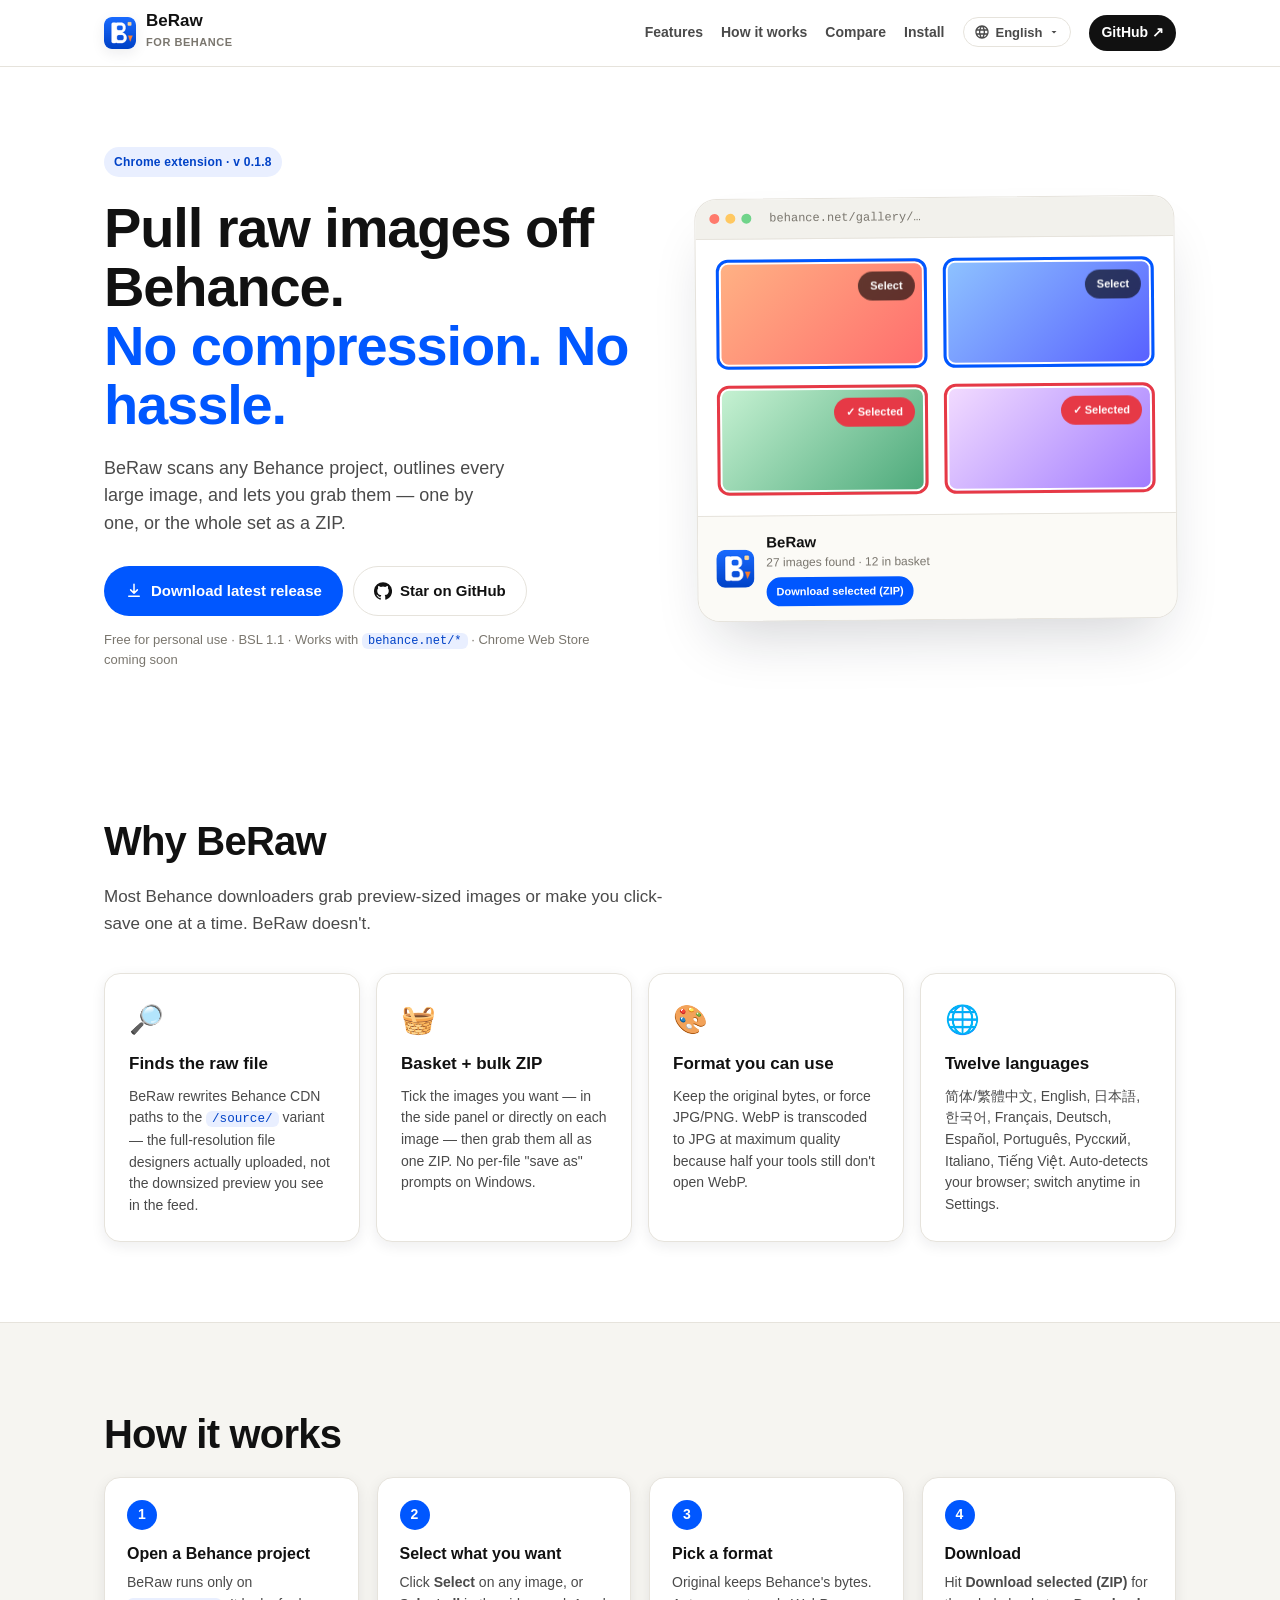
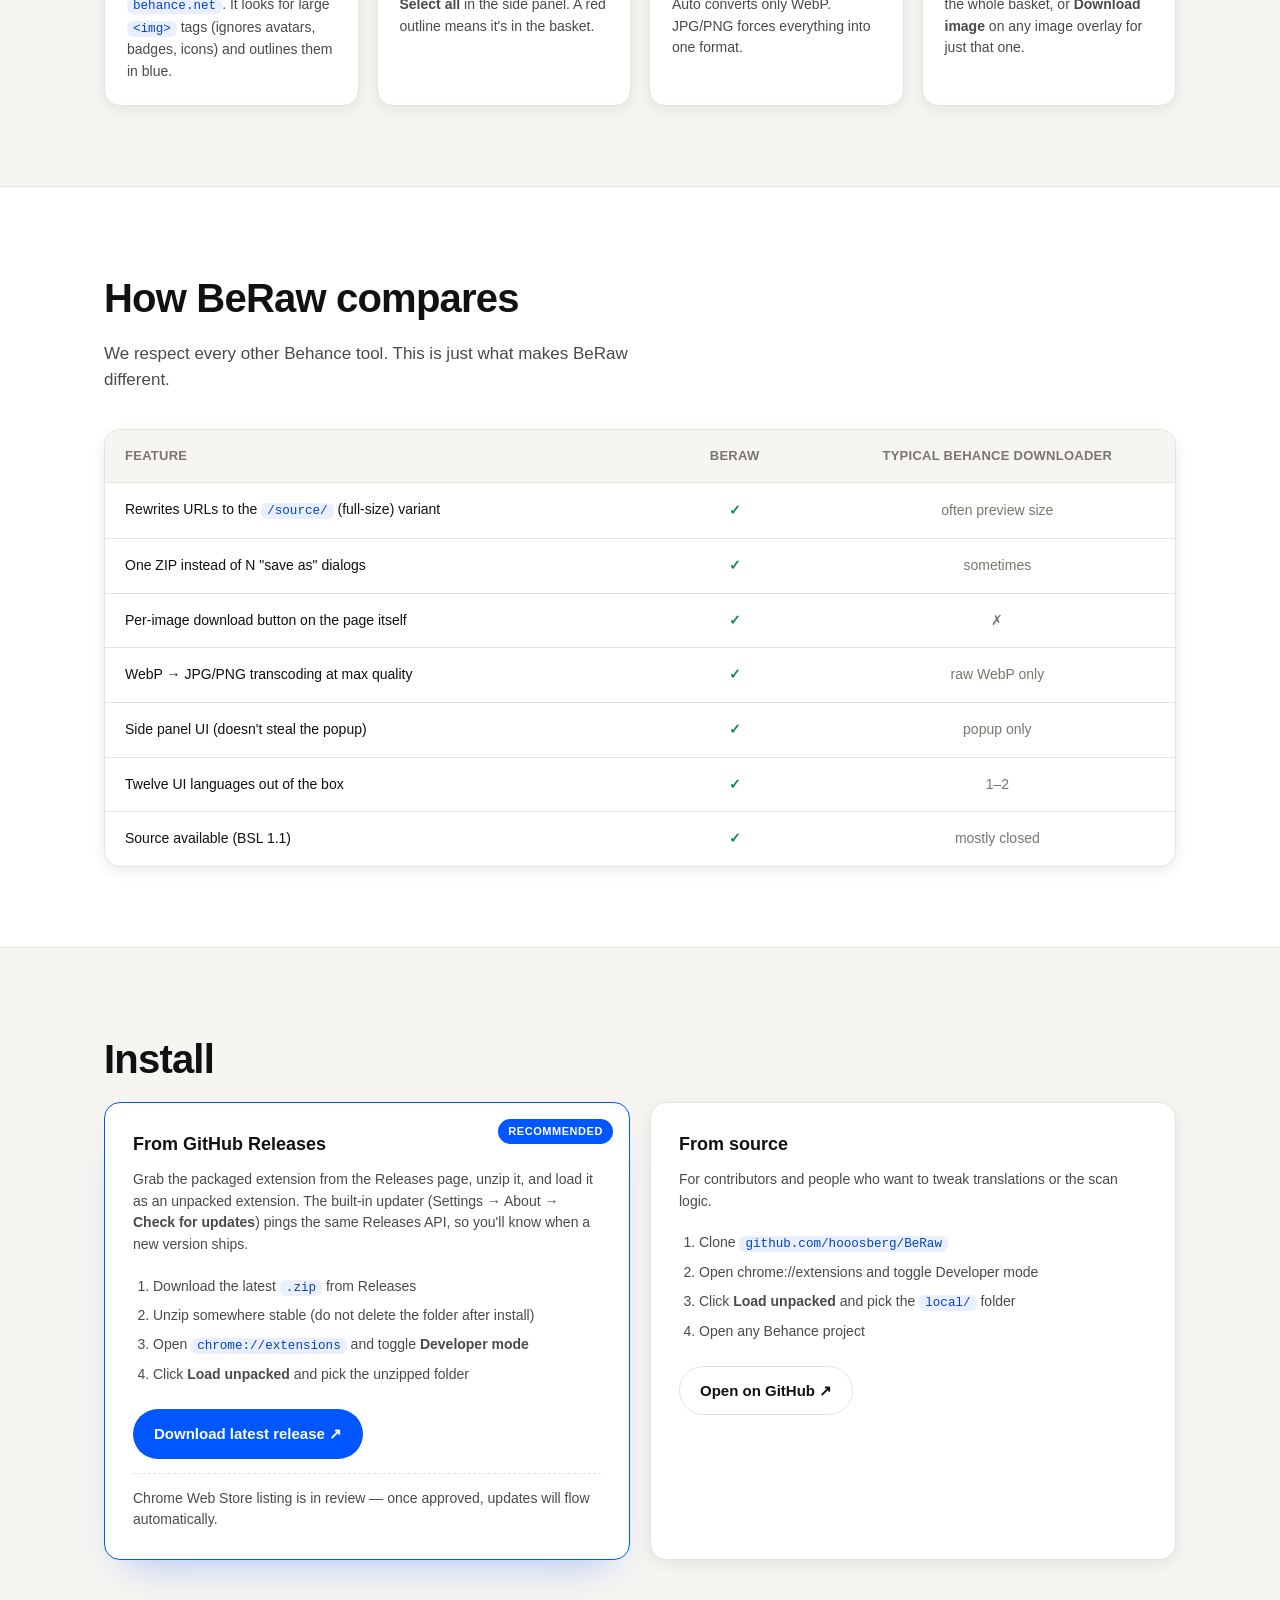
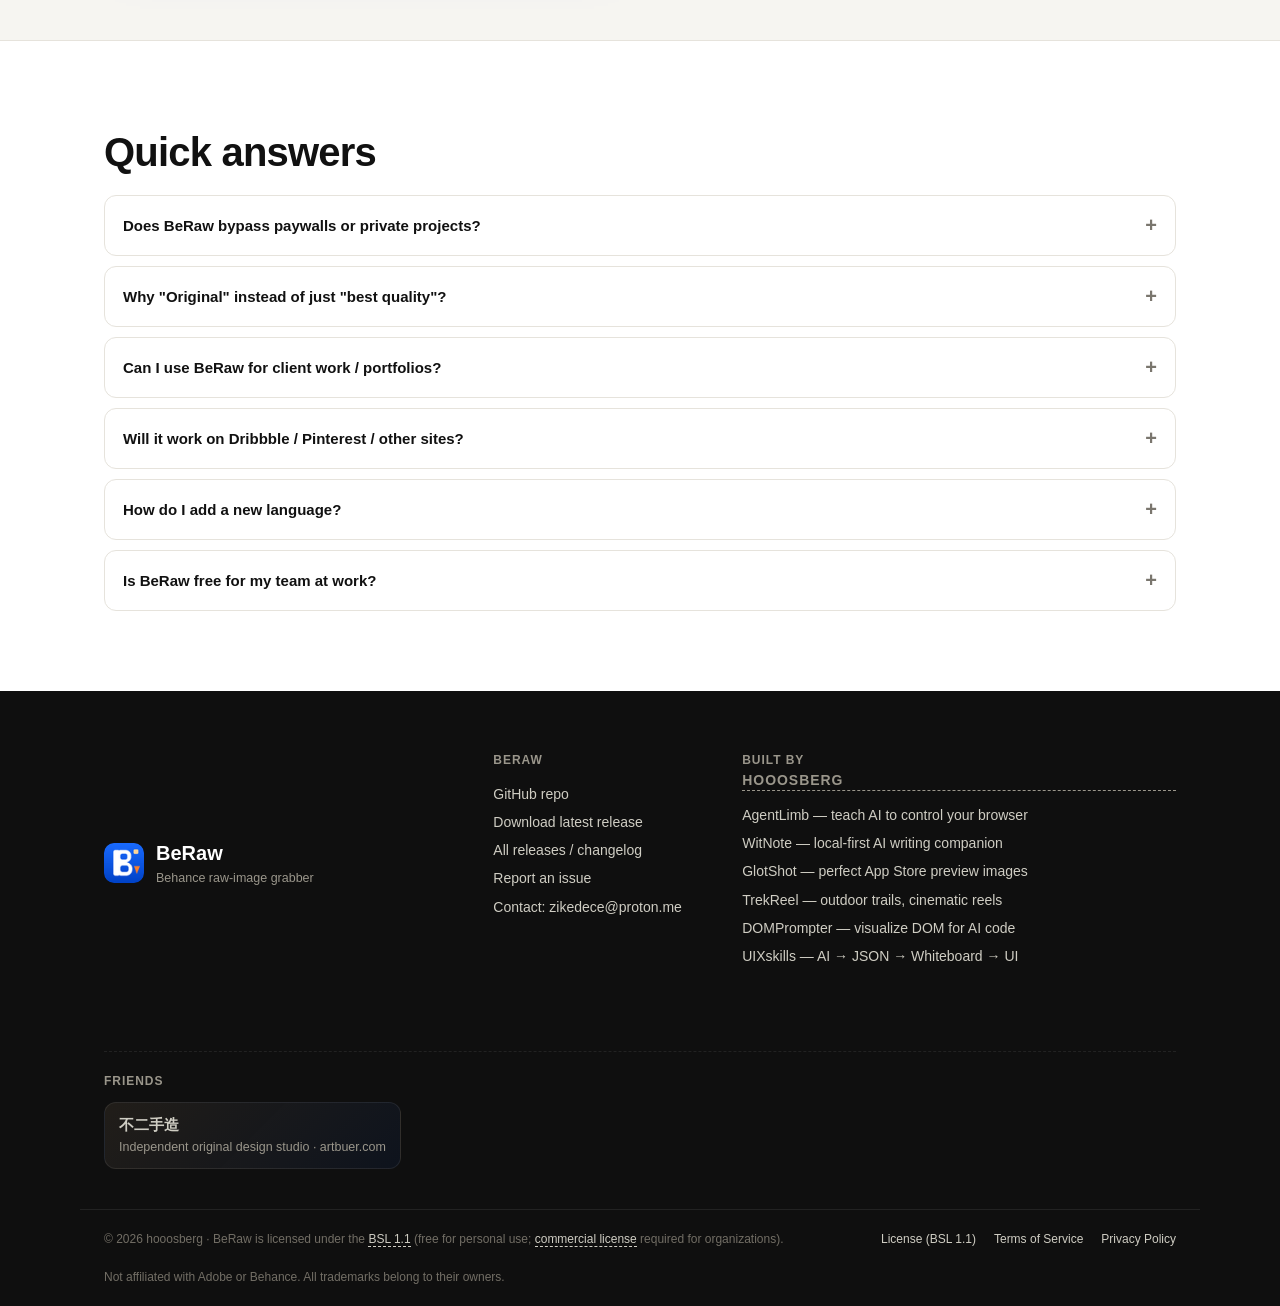
==== site/index.html @ de623160 "Initial commit: BeRaw v0.1.8 Chrome side-panel extension that pulls full-size raw images out of Beha" ====
<!doctype html>
<html lang="en">
  <head>
    <meta charset="utf-8">
    <meta name="viewport" content="width=device-width, initial-scale=1">
    <title>BeRaw — Behance raw-image grabber</title>
    <meta name="description" content="BeRaw is a Chrome extension that pulls full-size raw images out of any Behance project. One-click per image, or batch everything into a ZIP. Twelve languages.">
    <meta property="og:title" content="BeRaw — Behance raw-image grabber">
    <meta property="og:description" content="Pull full-size raw images out of any Behance project. One click or batch ZIP.">
    <meta property="og:image" content="./assets/promo.png">
    <meta property="og:type" content="website">
    <meta name="twitter:card" content="summary_large_image">
    <link rel="icon" href="./assets/favicon.png" type="image/png">
    <link rel="stylesheet" href="./style.css">
  </head>
  <body>
    <header class="top">
      <div class="container top__inner">
        <a class="top__brand" href="./">
          <img class="top__logo" src="./assets/icon-48.png" alt="BeRaw logo">
          <div>
            <span class="top__name">BeRaw</span>
            <span class="top__tag" data-i18n="top.tag">for Behance</span>
          </div>
        </a>
        <nav class="top__nav">
          <a href="#features" data-i18n="nav.features">Features</a>
          <a href="#how" data-i18n="nav.howItWorks">How it works</a>
          <a href="#compare" data-i18n="nav.compare">Compare</a>
          <a href="#install" data-i18n="nav.install">Install</a>
          <div class="lang-switcher">
            <button class="lang-switcher__button" type="button" id="langSwitcherButton" aria-haspopup="true" aria-expanded="false">
              <svg viewBox="0 0 24 24" width="16" height="16" aria-hidden="true"><path fill="currentColor" d="M12 2C6.48 2 2 6.48 2 12s4.48 10 10 10 10-4.48 10-10S17.52 2 12 2zm6.93 6h-2.95a15.65 15.65 0 0 0-1.38-3.56A8.03 8.03 0 0 1 18.92 8zM12 4.04c.83 1.2 1.48 2.53 1.91 3.96h-3.82c.43-1.43 1.08-2.76 1.91-3.96zM4.26 14C4.1 13.36 4 12.69 4 12s.1-1.36.26-2h3.38c-.08.66-.14 1.32-.14 2s.06 1.34.14 2H4.26zm.82 2h2.95c.32 1.25.78 2.45 1.38 3.56A7.99 7.99 0 0 1 5.08 16zm2.95-8H5.08a7.99 7.99 0 0 1 4.33-3.56A15.65 15.65 0 0 0 8.03 8zM12 19.96c-.83-1.2-1.48-2.53-1.91-3.96h3.82c-.43 1.43-1.08 2.76-1.91 3.96zM14.34 14H9.66c-.09-.66-.16-1.32-.16-2s.07-1.35.16-2h4.68c.09.65.16 1.32.16 2s-.07 1.34-.16 2zm.25 5.56c.6-1.11 1.06-2.31 1.38-3.56h2.95a8.03 8.03 0 0 1-4.33 3.56zM16.36 14c.08-.66.14-1.32.14-2s-.06-1.34-.14-2h3.38c.16.64.26 1.31.26 2s-.1 1.36-.26 2h-3.38z"/></svg>
              <span id="langSwitcherLabel">English</span>
              <svg viewBox="0 0 24 24" width="12" height="12" aria-hidden="true"><path fill="currentColor" d="M7 10l5 5 5-5z"/></svg>
            </button>
            <ul class="lang-switcher__menu" id="langSwitcherMenu" role="menu" hidden></ul>
          </div>
          <a class="top__github" href="https://github.com/hooosberg/BeRaw" target="_blank" rel="noreferrer noopener">GitHub ↗</a>
        </nav>
      </div>
    </header>

    <main>
      <section class="hero">
        <div class="container hero__inner">
          <div class="hero__copy">
            <span class="hero__eyebrow" data-i18n="hero.eyebrow">Chrome extension · v 0.1.8</span>
            <h1>
              <span data-i18n="hero.h1a">Pull raw images off Behance.</span><br>
              <span class="hero__accent" data-i18n="hero.h1b">No compression. No hassle.</span>
            </h1>
            <p class="hero__lede" data-i18n="hero.lede">BeRaw scans any Behance project, outlines every large image, and lets you grab them — one by one, or the whole set as a ZIP.</p>
            <div class="hero__ctas">
              <a class="btn btn--primary" href="https://github.com/hooosberg/BeRaw/releases/latest" target="_blank" rel="noreferrer noopener">
                <svg width="18" height="18" viewBox="0 0 24 24" fill="currentColor" aria-hidden="true"><path d="M12 3v12m0 0 4.5-4.5M12 15l-4.5-4.5M5 19h14" stroke="currentColor" stroke-width="2" stroke-linecap="round" stroke-linejoin="round" fill="none"/></svg>
                <span data-i18n="hero.ctaDownload">Download latest release</span>
              </a>
              <a class="btn btn--ghost" href="https://github.com/hooosberg/BeRaw" target="_blank" rel="noreferrer noopener">
                <svg width="18" height="18" viewBox="0 0 24 24" fill="currentColor" aria-hidden="true"><path d="M12 .3a12 12 0 0 0-3.8 23.38c.6.12.82-.26.82-.58v-2.03c-3.34.73-4.04-1.61-4.04-1.61-.55-1.39-1.34-1.76-1.34-1.76-1.09-.74.08-.72.08-.72 1.21.08 1.85 1.24 1.85 1.24 1.07 1.84 2.81 1.31 3.5 1 .1-.78.42-1.31.76-1.61-2.66-.3-5.47-1.33-5.47-5.93 0-1.31.47-2.38 1.24-3.22-.12-.3-.54-1.52.12-3.17 0 0 1-.32 3.3 1.23a11.4 11.4 0 0 1 6 0c2.3-1.55 3.3-1.23 3.3-1.23.66 1.65.24 2.87.12 3.17.77.84 1.24 1.91 1.24 3.22 0 4.61-2.81 5.62-5.48 5.92.43.37.81 1.1.81 2.22v3.29c0 .32.21.7.82.58A12 12 0 0 0 12 .3z"/></svg>
                <span data-i18n="hero.ctaStar">Star on GitHub</span>
              </a>
            </div>
            <p class="hero__footnote" data-i18n-html="hero.footnote">Free for personal use · BSL 1.1 · Works with <code>behance.net/*</code> · Chrome Web Store coming soon</p>
          </div>
          <div class="hero__visual">
            <div class="mock">
              <div class="mock__head">
                <span class="mock__dot"></span>
                <span class="mock__dot"></span>
                <span class="mock__dot"></span>
                <span class="mock__url">behance.net/gallery/…</span>
              </div>
              <div class="mock__body">
                <div class="mock__tile mock__tile--a"></div>
                <div class="mock__tile mock__tile--b"></div>
                <div class="mock__tile mock__tile--c"></div>
                <div class="mock__tile mock__tile--d"></div>
              </div>
              <div class="mock__panel">
                <img src="./assets/icon-48.png" alt="" class="mock__panel-logo">
                <div class="mock__panel-body">
                  <div class="mock__panel-title">BeRaw</div>
                  <div class="mock__panel-meta" data-i18n="mock.panelMeta">27 images found · 12 in basket</div>
                  <div class="mock__panel-btn" data-i18n="mock.panelBtn">Download selected (ZIP)</div>
                </div>
              </div>
            </div>
          </div>
        </div>
      </section>

      <section class="section" id="features">
        <div class="container">
          <h2 class="section__title" data-i18n="why.title">Why BeRaw</h2>
          <p class="section__lede" data-i18n="why.lede">Most Behance downloaders grab preview-sized images or make you click-save one at a time. BeRaw doesn't.</p>
          <div class="cards">
            <article class="card">
              <div class="card__icon">🔎</div>
              <h3 data-i18n="why.card1Title">Finds the raw file</h3>
              <p data-i18n-html="why.card1Body">BeRaw rewrites Behance CDN paths to the <code>/source/</code> variant — the full-resolution file designers actually uploaded, not the downsized preview you see in the feed.</p>
            </article>
            <article class="card">
              <div class="card__icon">🧺</div>
              <h3 data-i18n="why.card2Title">Basket + bulk ZIP</h3>
              <p data-i18n="why.card2Body">Tick the images you want — in the side panel or directly on each image — then grab them all as one ZIP. No per-file "save as" prompts on Windows.</p>
            </article>
            <article class="card">
              <div class="card__icon">🎨</div>
              <h3 data-i18n="why.card3Title">Format you can use</h3>
              <p data-i18n="why.card3Body">Keep the original bytes, or force JPG/PNG. WebP is transcoded to JPG at maximum quality because half your tools still don't open WebP.</p>
            </article>
            <article class="card">
              <div class="card__icon">🌐</div>
              <h3 data-i18n="why.card4Title">Twelve languages</h3>
              <p data-i18n="why.card4Body">简体/繁體中文, English, 日本語, 한국어, Français, Deutsch, Español, Português, Русский, Italiano, Tiếng Việt. Auto-detects your browser; switch anytime in Settings.</p>
            </article>
          </div>
        </div>
      </section>

      <section class="section section--muted" id="how">
        <div class="container">
          <h2 class="section__title" data-i18n="how.title">How it works</h2>
          <div class="steps">
            <div class="step">
              <div class="step__num">1</div>
              <h3 data-i18n="how.step1Title">Open a Behance project</h3>
              <p data-i18n-html="how.step1Body">BeRaw runs only on <code>behance.net</code>. It looks for large <code>&lt;img&gt;</code> tags (ignores avatars, badges, icons) and outlines them in blue.</p>
            </div>
            <div class="step">
              <div class="step__num">2</div>
              <h3 data-i18n="how.step2Title">Select what you want</h3>
              <p data-i18n-html="how.step2Body">Click <b>Select</b> on any image, or <b>Select all</b> in the side panel. A red outline means it's in the basket.</p>
            </div>
            <div class="step">
              <div class="step__num">3</div>
              <h3 data-i18n="how.step3Title">Pick a format</h3>
              <p data-i18n="how.step3Body">Original keeps Behance's bytes. Auto converts only WebP. JPG/PNG forces everything into one format.</p>
            </div>
            <div class="step">
              <div class="step__num">4</div>
              <h3 data-i18n="how.step4Title">Download</h3>
              <p data-i18n-html="how.step4Body">Hit <b>Download selected (ZIP)</b> for the whole basket, or <b>Download image</b> on any image overlay for just that one.</p>
            </div>
          </div>
        </div>
      </section>

      <section class="section" id="compare">
        <div class="container">
          <h2 class="section__title" data-i18n="compare.title">How BeRaw compares</h2>
          <p class="section__lede" data-i18n="compare.lede">We respect every other Behance tool. This is just what makes BeRaw different.</p>
          <div class="table">
            <div class="table__row table__row--head">
              <div data-i18n="compare.headFeature">Feature</div>
              <div>BeRaw</div>
              <div data-i18n="compare.headOther">Typical Behance downloader</div>
            </div>
            <div class="table__row">
              <div data-i18n-html="compare.r1Feat">Rewrites URLs to the <code>/source/</code> (full-size) variant</div>
              <div class="ok">✓</div>
              <div class="no" data-i18n="compare.r1Other">often preview size</div>
            </div>
            <div class="table__row">
              <div data-i18n="compare.r2Feat">One ZIP instead of N "save as" dialogs</div>
              <div class="ok">✓</div>
              <div class="no" data-i18n="compare.r2Other">sometimes</div>
            </div>
            <div class="table__row">
              <div data-i18n="compare.r3Feat">Per-image download button on the page itself</div>
              <div class="ok">✓</div>
              <div class="no">✗</div>
            </div>
            <div class="table__row">
              <div data-i18n="compare.r4Feat">WebP → JPG/PNG transcoding at max quality</div>
              <div class="ok">✓</div>
              <div class="no" data-i18n="compare.r4Other">raw WebP only</div>
            </div>
            <div class="table__row">
              <div data-i18n="compare.r5Feat">Side panel UI (doesn't steal the popup)</div>
              <div class="ok">✓</div>
              <div class="no" data-i18n="compare.r5Other">popup only</div>
            </div>
            <div class="table__row">
              <div data-i18n="compare.r6Feat">Twelve UI languages out of the box</div>
              <div class="ok">✓</div>
              <div class="no">1–2</div>
            </div>
            <div class="table__row">
              <div data-i18n="compare.r7Feat">Source available (BSL 1.1)</div>
              <div class="ok">✓</div>
              <div class="no" data-i18n="compare.r7Other">mostly closed</div>
            </div>
          </div>
        </div>
      </section>

      <section class="section section--muted" id="install">
        <div class="container">
          <h2 class="section__title" data-i18n="install.title">Install</h2>
          <div class="install">
            <div class="install__card install__card--featured">
              <div class="install__badge" data-i18n="install.badge">Recommended</div>
              <h3 data-i18n="install.card1Title">From GitHub Releases</h3>
              <p data-i18n-html="install.card1Body">Grab the packaged extension from the Releases page, unzip it, and load it as an unpacked extension. The built-in updater (Settings → About → <b>Check for updates</b>) pings the same Releases API, so you'll know when a new version ships.</p>
              <ol>
                <li data-i18n-html="install.card1Step1">Download the latest <code>.zip</code> from Releases</li>
                <li data-i18n="install.card1Step2">Unzip somewhere stable (do not delete the folder after install)</li>
                <li data-i18n-html="install.card1Step3">Open <code>chrome://extensions</code> and toggle <b>Developer mode</b></li>
                <li data-i18n-html="install.card1Step4">Click <b>Load unpacked</b> and pick the unzipped folder</li>
              </ol>
              <a class="btn btn--primary" href="https://github.com/hooosberg/BeRaw/releases/latest" target="_blank" rel="noreferrer noopener" data-i18n="install.card1Cta">Download latest release ↗</a>
              <p class="install__note" data-i18n="install.card1Note">Chrome Web Store listing is in review — once approved, updates will flow automatically.</p>
            </div>
            <div class="install__card">
              <h3 data-i18n="install.card2Title">From source</h3>
              <p data-i18n="install.card2Body">For contributors and people who want to tweak translations or the scan logic.</p>
              <ol>
                <li data-i18n-html="install.card2Step1">Clone <code>github.com/hooosberg/BeRaw</code></li>
                <li data-i18n="install.card2Step2">Open chrome://extensions and toggle Developer mode</li>
                <li data-i18n-html="install.card2Step3">Click <b>Load unpacked</b> and pick the <code>local/</code> folder</li>
                <li data-i18n="install.card2Step4">Open any Behance project</li>
              </ol>
              <a class="btn btn--ghost" href="https://github.com/hooosberg/BeRaw" target="_blank" rel="noreferrer noopener" data-i18n="install.card2Cta">Open on GitHub ↗</a>
            </div>
          </div>
        </div>
      </section>

      <section class="section" id="faq">
        <div class="container">
          <h2 class="section__title" data-i18n="faq.title">Quick answers</h2>
          <div class="faq">
            <details>
              <summary data-i18n="faq.q1">Does BeRaw bypass paywalls or private projects?</summary>
              <p data-i18n="faq.a1">No. BeRaw only sees what your browser already loads. Private or drafted projects, or content behind a login you don't have — BeRaw can't get those either.</p>
            </details>
            <details>
              <summary data-i18n="faq.q2">Why "Original" instead of just "best quality"?</summary>
              <p data-i18n-html="faq.a2">"Original" means no re-encoding. BeRaw rewrites Behance's preview URL (like <code>/disp/…</code>) to the <code>/source/…</code> variant and saves the bytes as-is. That's the uncompressed file the designer actually uploaded.</p>
            </details>
            <details>
              <summary data-i18n="faq.q3">Can I use BeRaw for client work / portfolios?</summary>
              <p data-i18n="faq.a3">Downloaded work still belongs to its creator. BeRaw is meant for mood boards, design research, and personal reference. Don't redistribute someone else's work, and credit creators when you use their designs as inspiration.</p>
            </details>
            <details>
              <summary data-i18n="faq.q4">Will it work on Dribbble / Pinterest / other sites?</summary>
              <p data-i18n-html="faq.a4">Not today. BeRaw is scoped to <code>behance.net/*</code> by design — the URL-rewriting logic is Behance-specific. A sibling extension for Dribbble is on the roadmap.</p>
            </details>
            <details>
              <summary data-i18n="faq.q5">How do I add a new language?</summary>
              <p data-i18n-html="faq.a5">Open <code>local/locales.js</code>, copy the <code>en</code> block, translate the strings. Open a PR — we'll ship it.</p>
            </details>
            <details>
              <summary data-i18n="faq.q6">Is BeRaw free for my team at work?</summary>
              <p data-i18n-html="faq.a6">Personal use is always free. Use by a company, team, or any organization needs a commercial license — email <a href="mailto:zikedece@proton.me">zikedece@proton.me</a>. On 2030-04-22 the license auto-converts to Apache 2.0 and the commercial restriction lifts.</p>
            </details>
          </div>
        </div>
      </section>
    </main>

    <footer class="foot">
      <div class="container foot__inner">
        <div class="foot__brand">
          <img src="./assets/icon-48.png" alt="" width="40" height="40">
          <div>
            <div class="foot__name">BeRaw</div>
            <div class="foot__tag" data-i18n="footer.tag">Behance raw-image grabber</div>
          </div>
        </div>

        <div class="foot__cols">
          <div class="foot__col">
            <h4 data-i18n="footer.colProduct">BeRaw</h4>
            <a href="https://github.com/hooosberg/BeRaw" target="_blank" rel="noreferrer noopener" data-i18n="footer.linkRepo">GitHub repo</a>
            <a href="https://github.com/hooosberg/BeRaw/releases/latest" target="_blank" rel="noreferrer noopener" data-i18n="footer.linkRelease">Download latest release</a>
            <a href="https://github.com/hooosberg/BeRaw/releases" target="_blank" rel="noreferrer noopener" data-i18n="footer.linkChangelog">All releases / changelog</a>
            <a href="https://github.com/hooosberg/BeRaw/issues" target="_blank" rel="noreferrer noopener" data-i18n="footer.linkIssue">Report an issue</a>
            <a href="mailto:zikedece@proton.me" data-i18n="footer.linkContact">Contact: zikedece@proton.me</a>
          </div>
          <div class="foot__col">
            <h4 data-i18n-html="footer.colBuilt">Built by <a href="https://github.com/hooosberg" target="_blank" rel="noreferrer noopener">hooosberg</a></h4>
            <a href="https://github.com/hooosberg/AgentLimb" target="_blank" rel="noreferrer noopener" data-i18n="footer.proj1">AgentLimb — teach AI to control your browser</a>
            <a href="https://github.com/hooosberg/WitNote" target="_blank" rel="noreferrer noopener" data-i18n="footer.proj2">WitNote — local-first AI writing companion</a>
            <a href="https://github.com/hooosberg/GlotShot" target="_blank" rel="noreferrer noopener" data-i18n="footer.proj3">GlotShot — perfect App Store preview images</a>
            <a href="https://github.com/hooosberg/TrekReel" target="_blank" rel="noreferrer noopener" data-i18n="footer.proj4">TrekReel — outdoor trails, cinematic reels</a>
            <a href="https://github.com/hooosberg/DOMPrompter" target="_blank" rel="noreferrer noopener" data-i18n="footer.proj5">DOMPrompter — visualize DOM for AI code</a>
            <a href="https://github.com/hooosberg/UIXskills" target="_blank" rel="noreferrer noopener" data-i18n="footer.proj6">UIXskills — AI → JSON → Whiteboard → UI</a>
          </div>
        </div>

        <div class="foot__friends">
          <h4 data-i18n="footer.colFriends">Friends</h4>
          <a class="foot__friend" href="https://artbuer.com" target="_blank" rel="noreferrer noopener">
            <span class="foot__friend-name" data-i18n="footer.friend1Name">不二手造</span>
            <span class="foot__friend-sub" data-i18n="footer.friend1Desc">Independent original design studio · artbuer.com</span>
          </a>
        </div>
      </div>
      <div class="container foot__legal">
        <span>© <span id="year">2026</span> hooosberg · <span data-i18n-html="footer.legalCopy">BeRaw is licensed under the <a href="./license.html">BSL 1.1</a> (free for personal use; <a href="mailto:zikedece@proton.me">commercial license</a> required for organizations).</span></span>
        <span class="foot__legal-links">
          <a href="./license.html" data-i18n="footer.legalLicense">License (BSL 1.1)</a>
          <a href="./terms.html" data-i18n="footer.legalTerms">Terms of Service</a>
          <a href="./privacy.html" data-i18n="footer.legalPrivacy">Privacy Policy</a>
        </span>
      </div>
      <div class="container foot__legal">
        <span data-i18n="footer.legalTrademark">Not affiliated with Adobe or Behance. All trademarks belong to their owners.</span>
      </div>
    </footer>

    <script defer src="./i18n.js"></script>
  </body>
</html>
---- site/style.css ----
:root {
  --bg: #ffffff;
  --bg-soft: #f6f5f1;
  --ink: #111111;
  --ink-soft: #4a4a4a;
  --muted: #7a766e;
  --line: #e6e3dc;
  --accent: #0057ff;
  --accent-strong: #0042c7;
  --accent-tint: #e9efff;
  --warn: #ff7d2d;
  --ok: #0d8b5f;
  --shadow-lg: 0 30px 60px -20px rgba(20, 25, 40, 0.2);
  --shadow-md: 0 10px 30px -10px rgba(20, 25, 40, 0.18);
  --shadow-sm: 0 4px 14px rgba(20, 25, 40, 0.08);
  --radius: 16px;
  --radius-lg: 22px;
  font-family: "Inter", "Helvetica Neue", "PingFang SC", "Noto Sans", sans-serif;
  color-scheme: light;
}

* {
  box-sizing: border-box;
}

html,
body {
  margin: 0;
  padding: 0;
  background: var(--bg);
  color: var(--ink);
  -webkit-font-smoothing: antialiased;
  text-rendering: optimizeLegibility;
}

body {
  line-height: 1.55;
  font-size: 16px;
  background:
    radial-gradient(1200px 400px at 15% -5%, #e9efff 0%, transparent 60%),
    radial-gradient(900px 400px at 95% -5%, #fff3e3 0%, transparent 60%),
    var(--bg);
}

a {
  color: var(--accent);
  text-decoration: none;
}

a:hover {
  color: var(--accent-strong);
}

code {
  font-family: "JetBrains Mono", "SF Mono", ui-monospace, monospace;
  font-size: 0.9em;
  background: var(--accent-tint);
  color: var(--accent-strong);
  padding: 1px 6px;
  border-radius: 6px;
}

.container {
  width: 100%;
  max-width: 1120px;
  margin: 0 auto;
  padding: 0 24px;
}

/* ── top bar ─────────────────────────────────────────────────────────────── */

.top {
  position: sticky;
  top: 0;
  z-index: 50;
  background: rgba(255, 255, 255, 0.82);
  backdrop-filter: blur(10px);
  -webkit-backdrop-filter: blur(10px);
  border-bottom: 1px solid var(--line);
}

.top__inner {
  display: flex;
  align-items: center;
  justify-content: space-between;
  padding: 12px 24px;
}

.top__brand {
  display: inline-flex;
  align-items: center;
  gap: 10px;
  color: var(--ink);
  font-weight: 700;
}

.top__brand:hover {
  color: var(--ink);
}

.top__logo {
  width: 32px;
  height: 32px;
  border-radius: 8px;
  box-shadow: var(--shadow-sm);
}

.top__name {
  font-size: 17px;
  font-weight: 800;
  display: block;
  line-height: 1;
}

.top__tag {
  font-size: 11px;
  letter-spacing: 0.05em;
  color: var(--muted);
  text-transform: uppercase;
}

.top__nav {
  display: inline-flex;
  align-items: center;
  gap: 18px;
}

.top__nav a {
  color: var(--ink-soft);
  font-size: 14px;
  font-weight: 600;
}

.top__nav a:hover {
  color: var(--ink);
}

.top__github {
  padding: 7px 12px;
  border-radius: 999px;
  background: var(--ink);
  color: #fff !important;
}

.top__github:hover {
  background: var(--accent);
  color: #fff !important;
}

.lang-switcher {
  position: relative;
}

.lang-switcher__button {
  display: inline-flex;
  align-items: center;
  gap: 6px;
  padding: 6px 10px;
  border: 1px solid var(--line);
  border-radius: 999px;
  background: #fff;
  color: var(--ink-soft);
  font-family: inherit;
  font-size: 13px;
  font-weight: 600;
  cursor: pointer;
  transition: border-color 120ms ease, color 120ms ease;
}

.lang-switcher__button:hover {
  border-color: var(--accent);
  color: var(--accent);
}

.lang-switcher__menu {
  position: absolute;
  top: calc(100% + 6px);
  right: 0;
  list-style: none;
  margin: 0;
  padding: 6px;
  min-width: 180px;
  max-height: 380px;
  overflow-y: auto;
  background: #fff;
  border: 1px solid var(--line);
  border-radius: 12px;
  box-shadow: var(--shadow-md);
  z-index: 60;
}

.lang-switcher__menu[hidden] {
  display: none;
}

.lang-switcher__menu li {
  display: flex;
  align-items: center;
  justify-content: space-between;
  gap: 10px;
  padding: 8px 10px;
  border-radius: 8px;
  font-size: 13px;
  font-weight: 600;
  color: var(--ink);
  cursor: pointer;
  transition: background 100ms ease;
}

.lang-switcher__menu li:hover {
  background: var(--bg-soft);
}

.lang-switcher__menu li.is-active {
  background: var(--accent-tint);
  color: var(--accent);
}

.lang-switcher__code {
  font-size: 11px;
  color: var(--muted);
  letter-spacing: 0.04em;
  text-transform: uppercase;
}

.lang-switcher__menu li.is-active .lang-switcher__code {
  color: var(--accent);
}

@media (max-width: 680px) {
  .lang-switcher__button {
    padding: 6px 8px;
  }
  .lang-switcher__menu {
    right: auto;
    left: 0;
  }
}

@media (max-width: 680px) {
  .top__nav a:not(.top__github) {
    display: none;
  }
}

/* ── hero ─────────────────────────────────────────────────────────────── */

.hero {
  padding: 80px 0 60px;
}

.hero__inner {
  display: grid;
  grid-template-columns: 1.1fr 1fr;
  gap: 64px;
  align-items: center;
}

.hero__eyebrow {
  display: inline-flex;
  align-items: center;
  padding: 6px 10px;
  border-radius: 999px;
  background: var(--accent-tint);
  color: var(--accent-strong);
  font-size: 12px;
  font-weight: 700;
  letter-spacing: 0.02em;
  margin-bottom: 22px;
}

.hero h1 {
  font-size: clamp(36px, 5vw, 56px);
  line-height: 1.05;
  letter-spacing: -0.02em;
  margin: 0 0 20px;
  font-weight: 800;
}

.hero__accent {
  color: var(--accent);
}

.hero__lede {
  font-size: 18px;
  color: var(--ink-soft);
  margin: 0 0 28px;
  max-width: 40ch;
}

.hero__ctas {
  display: inline-flex;
  flex-wrap: wrap;
  gap: 10px;
  margin-bottom: 14px;
}

.hero__footnote {
  margin: 0;
  font-size: 13px;
  color: var(--muted);
}

.hero__footnote code {
  font-size: 12px;
}

.btn {
  display: inline-flex;
  align-items: center;
  gap: 8px;
  padding: 12px 20px;
  border-radius: 999px;
  font-size: 15px;
  font-weight: 700;
  border: 1px solid transparent;
  cursor: pointer;
  transition: transform 140ms ease, background 140ms ease, border-color 140ms ease, color 140ms ease;
}

.btn:hover {
  transform: translateY(-1px);
}

.btn--primary {
  background: var(--accent);
  color: #fff;
}

.btn--primary:hover {
  background: var(--accent-strong);
  color: #fff;
}

.btn--ghost {
  background: #fff;
  border-color: var(--line);
  color: var(--ink);
}

.btn--ghost:hover {
  border-color: var(--ink);
  color: var(--ink);
}

/* hero mock */

.hero__visual {
  position: relative;
}

.mock {
  background: #ffffff;
  border: 1px solid var(--line);
  border-radius: var(--radius-lg);
  box-shadow: var(--shadow-lg);
  overflow: hidden;
  transform: rotate(-0.5deg);
}

.mock__head {
  display: flex;
  align-items: center;
  gap: 6px;
  padding: 10px 14px;
  background: #f2f1ec;
  border-bottom: 1px solid var(--line);
}

.mock__dot {
  width: 10px;
  height: 10px;
  border-radius: 50%;
  background: #d7d3c8;
}

.mock__dot:nth-child(1) {
  background: #ff7a6c;
}

.mock__dot:nth-child(2) {
  background: #ffc861;
}

.mock__dot:nth-child(3) {
  background: #70d48a;
}

.mock__url {
  margin-left: 12px;
  font-family: "JetBrains Mono", monospace;
  font-size: 12px;
  color: var(--muted);
}

.mock__body {
  position: relative;
  padding: 20px;
  display: grid;
  grid-template-columns: repeat(2, 1fr);
  grid-template-rows: repeat(2, 110px);
  gap: 16px;
}

.mock__tile {
  border-radius: 12px;
  border: 3px solid var(--accent);
  box-shadow: inset 0 0 0 2px #fff;
  background-size: cover;
  background-position: center;
  position: relative;
}

.mock__tile::after {
  content: "Select";
  position: absolute;
  top: 10px;
  right: 10px;
  padding: 6px 12px;
  border-radius: 999px;
  background: rgba(0, 0, 0, 0.62);
  color: #fff;
  font-size: 11px;
  font-weight: 700;
  backdrop-filter: blur(4px);
}

.mock__tile--a {
  background: linear-gradient(135deg, #ffb284 0%, #ff6d6d 100%);
}

.mock__tile--b {
  background: linear-gradient(135deg, #8ec3ff 0%, #5860ff 100%);
}

.mock__tile--c {
  background: linear-gradient(135deg, #c7f2d3 0%, #4ca97a 100%);
  border-color: #e63946;
}

.mock__tile--c::after {
  content: "✓ Selected";
  background: #e63946;
}

.mock__tile--d {
  background: linear-gradient(135deg, #f3dcff 0%, #a07bff 100%);
  border-color: #e63946;
}

.mock__tile--d::after {
  content: "✓ Selected";
  background: #e63946;
}

.mock__panel {
  display: flex;
  gap: 12px;
  align-items: center;
  padding: 14px 18px;
  background: #fbfaf6;
  border-top: 1px solid var(--line);
}

.mock__panel-logo {
  width: 38px;
  height: 38px;
  border-radius: 9px;
}

.mock__panel-body {
  flex: 1;
}

.mock__panel-title {
  font-weight: 800;
  font-size: 15px;
}

.mock__panel-meta {
  font-size: 12px;
  color: var(--muted);
}

.mock__panel-btn {
  margin-top: 6px;
  padding: 6px 10px;
  background: var(--accent);
  color: #fff;
  border-radius: 999px;
  font-size: 11px;
  font-weight: 700;
  display: inline-block;
}

@media (max-width: 820px) {
  .hero {
    padding: 56px 0 40px;
  }

  .hero__inner {
    grid-template-columns: 1fr;
    gap: 40px;
  }

  .mock {
    transform: none;
  }
}

/* ── sections ────────────────────────────────────────────────────────── */

.section {
  padding: 80px 0;
}

.section--muted {
  background: var(--bg-soft);
  border-top: 1px solid var(--line);
  border-bottom: 1px solid var(--line);
}

.section__title {
  font-size: clamp(28px, 3.5vw, 40px);
  font-weight: 800;
  letter-spacing: -0.02em;
  margin: 0 0 12px;
}

.section__lede {
  font-size: 17px;
  color: var(--ink-soft);
  margin: 0 0 36px;
  max-width: 60ch;
}

/* feature cards */

.cards {
  display: grid;
  grid-template-columns: repeat(4, 1fr);
  gap: 16px;
}

.card {
  background: #fff;
  border: 1px solid var(--line);
  border-radius: var(--radius);
  padding: 24px;
  box-shadow: var(--shadow-sm);
  transition: transform 160ms ease, box-shadow 160ms ease;
}

.card:hover {
  transform: translateY(-3px);
  box-shadow: var(--shadow-md);
}

.card__icon {
  font-size: 28px;
  margin-bottom: 10px;
}

.card h3 {
  font-size: 17px;
  margin: 0 0 8px;
  font-weight: 800;
}

.card p {
  font-size: 14px;
  color: var(--ink-soft);
  margin: 0;
}

@media (max-width: 900px) {
  .cards {
    grid-template-columns: repeat(2, 1fr);
  }
}

@media (max-width: 520px) {
  .cards {
    grid-template-columns: 1fr;
  }
}

/* steps */

.steps {
  display: grid;
  grid-template-columns: repeat(4, 1fr);
  gap: 18px;
}

.step {
  background: #fff;
  border: 1px solid var(--line);
  border-radius: var(--radius);
  padding: 22px;
  box-shadow: var(--shadow-sm);
  position: relative;
}

.step__num {
  width: 30px;
  height: 30px;
  display: inline-flex;
  align-items: center;
  justify-content: center;
  background: var(--accent);
  color: #fff;
  border-radius: 50%;
  font-weight: 800;
  font-size: 14px;
  margin-bottom: 12px;
}

.step h3 {
  margin: 0 0 6px;
  font-size: 16px;
  font-weight: 800;
}

.step p {
  margin: 0;
  font-size: 14px;
  color: var(--ink-soft);
}

@media (max-width: 900px) {
  .steps {
    grid-template-columns: repeat(2, 1fr);
  }
}

@media (max-width: 520px) {
  .steps {
    grid-template-columns: 1fr;
  }
}

/* comparison table */

.table {
  background: #fff;
  border: 1px solid var(--line);
  border-radius: var(--radius);
  overflow: hidden;
  box-shadow: var(--shadow-sm);
}

.table__row {
  display: grid;
  grid-template-columns: 2.4fr 1fr 1.5fr;
  align-items: center;
  padding: 16px 20px;
  border-top: 1px solid var(--line);
  font-size: 14px;
}

.table__row:first-child {
  border-top: 0;
}

.table__row--head {
  background: var(--bg-soft);
  font-weight: 800;
  font-size: 13px;
  letter-spacing: 0.02em;
  text-transform: uppercase;
  color: var(--muted);
}

.table__row > div:nth-child(2),
.table__row > div:nth-child(3) {
  text-align: center;
}

.ok {
  color: var(--ok);
  font-weight: 800;
}

.no {
  color: var(--muted);
}

@media (max-width: 720px) {
  .table__row {
    grid-template-columns: 1.8fr 1fr 1fr;
    padding: 14px;
    font-size: 13px;
  }
}

/* install */

.install {
  display: grid;
  grid-template-columns: 1fr 1fr;
  gap: 20px;
}

.install__card {
  position: relative;
  background: #fff;
  border: 1px solid var(--line);
  border-radius: var(--radius);
  padding: 28px;
  box-shadow: var(--shadow-sm);
  display: flex;
  flex-direction: column;
}

.install__card--featured {
  border-color: var(--accent);
  box-shadow: 0 22px 40px -22px rgba(0, 87, 255, 0.35);
}

.install__badge {
  position: absolute;
  top: 16px;
  right: 16px;
  padding: 4px 10px;
  border-radius: 999px;
  background: var(--accent);
  color: #fff;
  font-size: 11px;
  font-weight: 800;
  letter-spacing: 0.05em;
  text-transform: uppercase;
}

.install__card h3 {
  margin: 0 0 10px;
  font-size: 18px;
}

.install__card p {
  margin: 0 0 18px;
  color: var(--ink-soft);
  font-size: 14px;
}

.install__card ol {
  margin: 0 0 18px;
  padding-left: 20px;
  font-size: 14px;
  line-height: 1.8;
  color: var(--ink-soft);
}

.install__card li {
  margin-bottom: 4px;
}

.install__card .btn {
  align-self: flex-start;
}

.install__note {
  margin: 14px 0 0 !important;
  padding-top: 14px;
  border-top: 1px dashed var(--line);
  font-size: 12.5px;
  color: var(--muted);
}

@media (max-width: 700px) {
  .install {
    grid-template-columns: 1fr;
  }
}

/* faq */

.faq {
  display: flex;
  flex-direction: column;
  gap: 10px;
}

.faq details {
  background: #fff;
  border: 1px solid var(--line);
  border-radius: 12px;
  padding: 14px 18px;
  transition: border-color 120ms ease;
}

.faq details[open] {
  border-color: var(--accent);
  background: var(--accent-tint);
}

.faq summary {
  cursor: pointer;
  font-weight: 700;
  font-size: 15px;
  list-style: none;
  display: flex;
  justify-content: space-between;
  align-items: center;
}

.faq summary::-webkit-details-marker {
  display: none;
}

.faq summary::after {
  content: "+";
  font-size: 20px;
  color: var(--muted);
  transition: transform 120ms ease;
}

.faq details[open] summary::after {
  content: "−";
  color: var(--accent);
}

.faq p {
  margin: 10px 0 0;
  font-size: 14.5px;
  color: var(--ink-soft);
  line-height: 1.65;
}

/* ── footer ────────────────────────────────────────────────────────── */

.foot {
  background: #0f0f0f;
  color: #e5e3dc;
  padding: 60px 0 24px;
}

.foot a {
  color: #cfcdc3;
}

.foot a:hover {
  color: #fff;
}

.foot__inner {
  display: grid;
  grid-template-columns: 1fr 2fr;
  gap: 48px;
  padding-bottom: 40px;
  border-bottom: 1px solid rgba(255, 255, 255, 0.08);
}

.foot__brand {
  display: flex;
  align-items: center;
  gap: 12px;
}

.foot__brand img {
  border-radius: 10px;
}

.foot__name {
  font-size: 20px;
  font-weight: 800;
  color: #fff;
}

.foot__tag {
  font-size: 12.5px;
  color: #9a968b;
}

.foot__cols {
  display: grid;
  grid-template-columns: 1fr 2fr;
  gap: 32px;
}

.foot__col h4 {
  font-size: 12px;
  letter-spacing: 0.08em;
  text-transform: uppercase;
  color: #9a968b;
  margin: 0 0 14px;
  font-weight: 700;
}

.foot__col h4 a {
  color: inherit;
  border-bottom: 1px dashed currentColor;
}

.foot__col h4 a:hover {
  color: #fff;
  border-color: #fff;
}

.foot__col a {
  display: block;
  font-size: 14px;
  margin-bottom: 8px;
  line-height: 1.45;
}

.foot__friends {
  grid-column: 1 / -1;
  margin-top: 28px;
  padding-top: 20px;
  border-top: 1px dashed rgba(255, 255, 255, 0.08);
}

.foot__friends h4 {
  font-size: 12px;
  letter-spacing: 0.08em;
  text-transform: uppercase;
  color: #9a968b;
  margin: 0 0 12px;
  font-weight: 700;
}

.foot__friend {
  display: inline-flex;
  flex-direction: column;
  gap: 2px;
  padding: 10px 14px;
  background: linear-gradient(135deg, rgba(255, 210, 154, 0.08), rgba(0, 87, 255, 0.06));
  border: 1px solid rgba(255, 255, 255, 0.08);
  border-radius: 12px;
  color: #cfcdc3 !important;
  text-decoration: none;
  transition: border-color 160ms ease, transform 160ms ease, color 160ms ease;
}

.foot__friend:hover {
  border-color: rgba(255, 210, 154, 0.4);
  color: #fff !important;
  transform: translateY(-1px);
}

.foot__friend-name {
  font-size: 15px;
  font-weight: 800;
  letter-spacing: 0.01em;
}

.foot__friend-sub {
  font-size: 12.5px;
  color: #9a968b;
}

.foot__legal {
  display: flex;
  justify-content: space-between;
  padding-top: 20px;
  font-size: 12px;
  color: #726e65;
  gap: 16px;
  flex-wrap: wrap;
}

.foot__legal a {
  color: #cfcdc3;
  border-bottom: 1px dashed currentColor;
}

.foot__legal a:hover {
  color: #fff;
}

.foot__legal--simple {
  padding: 28px 24px;
  border-top: 0;
  border-bottom: 0;
}

.foot__legal-links {
  display: inline-flex;
  gap: 18px;
  flex-wrap: wrap;
}

.foot__legal-links a {
  border-bottom: 0;
}

/* ── legal pages (license / terms / privacy) ──────────────────────────── */

.legal {
  padding: 48px 0 80px;
}

.legal__container {
  max-width: 760px;
}

.legal h1 {
  font-size: clamp(28px, 4vw, 40px);
  font-weight: 800;
  letter-spacing: -0.02em;
  margin: 0 0 10px;
}

.legal__meta {
  font-size: 13px;
  color: var(--muted);
  margin: 0 0 16px;
}

.legal__disclaimer {
  margin: 0 0 32px;
  padding: 10px 14px;
  background: var(--bg-soft);
  border-left: 3px solid var(--accent);
  border-radius: 8px;
  font-size: 13px;
  color: var(--muted);
  line-height: 1.55;
}

.legal h2 {
  font-size: 20px;
  font-weight: 800;
  margin: 40px 0 12px;
  letter-spacing: -0.01em;
}

.legal h2:first-of-type {
  margin-top: 0;
}

.legal p,
.legal li {
  font-size: 15px;
  line-height: 1.7;
  color: var(--ink-soft);
}

.legal ul,
.legal ol {
  margin: 0 0 16px;
  padding-left: 1.3em;
}

.legal li {
  margin-bottom: 6px;
}

.legal__muted {
  color: var(--muted);
  font-size: 14px !important;
}

.legal__list-strong b {
  color: var(--ink);
}

.legal__table {
  width: 100%;
  border-collapse: collapse;
  margin: 6px 0 14px;
  font-size: 14px;
  border: 1px solid var(--line);
  border-radius: 12px;
  overflow: hidden;
}

.legal__table th,
.legal__table td {
  padding: 12px 14px;
  text-align: left;
  vertical-align: top;
  border-bottom: 1px solid var(--line);
}

.legal__table thead th {
  background: var(--bg-soft);
  font-size: 12px;
  letter-spacing: 0.05em;
  text-transform: uppercase;
  color: var(--muted);
}

.legal__table tbody th {
  width: 170px;
  background: var(--bg-soft);
  font-size: 13px;
  color: var(--muted);
  font-weight: 700;
}

.legal__table tbody tr:last-child th,
.legal__table tbody tr:last-child td {
  border-bottom: 0;
}

.legal__license {
  margin: 16px 0 0;
  padding: 20px;
  background: #0f0f0f;
  color: #e5e3dc;
  border-radius: 12px;
  font-family: "JetBrains Mono", "SF Mono", ui-monospace, monospace;
  font-size: 12px;
  line-height: 1.6;
  white-space: pre-wrap;
  word-break: break-word;
  overflow-x: auto;
}

@media (max-width: 820px) {
  .foot__inner,
  .foot__cols {
    grid-template-columns: 1fr;
  }
}
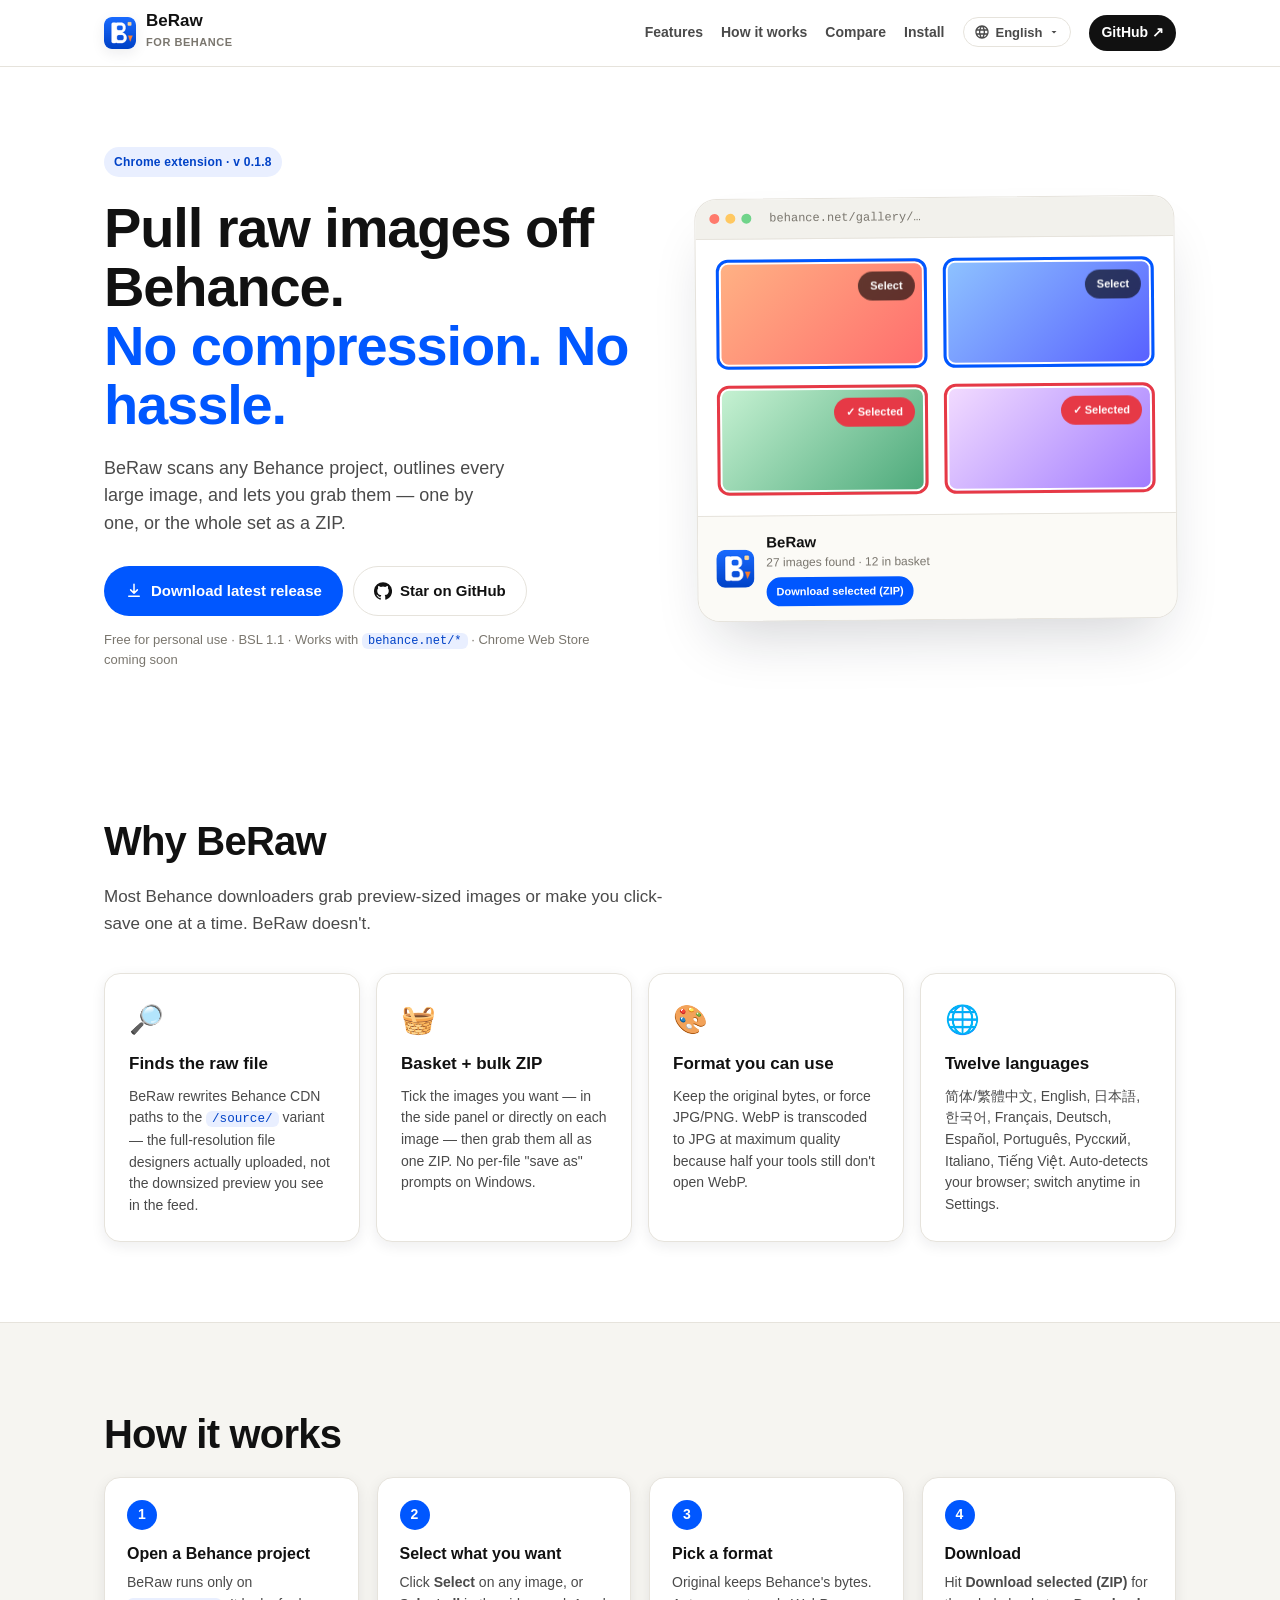
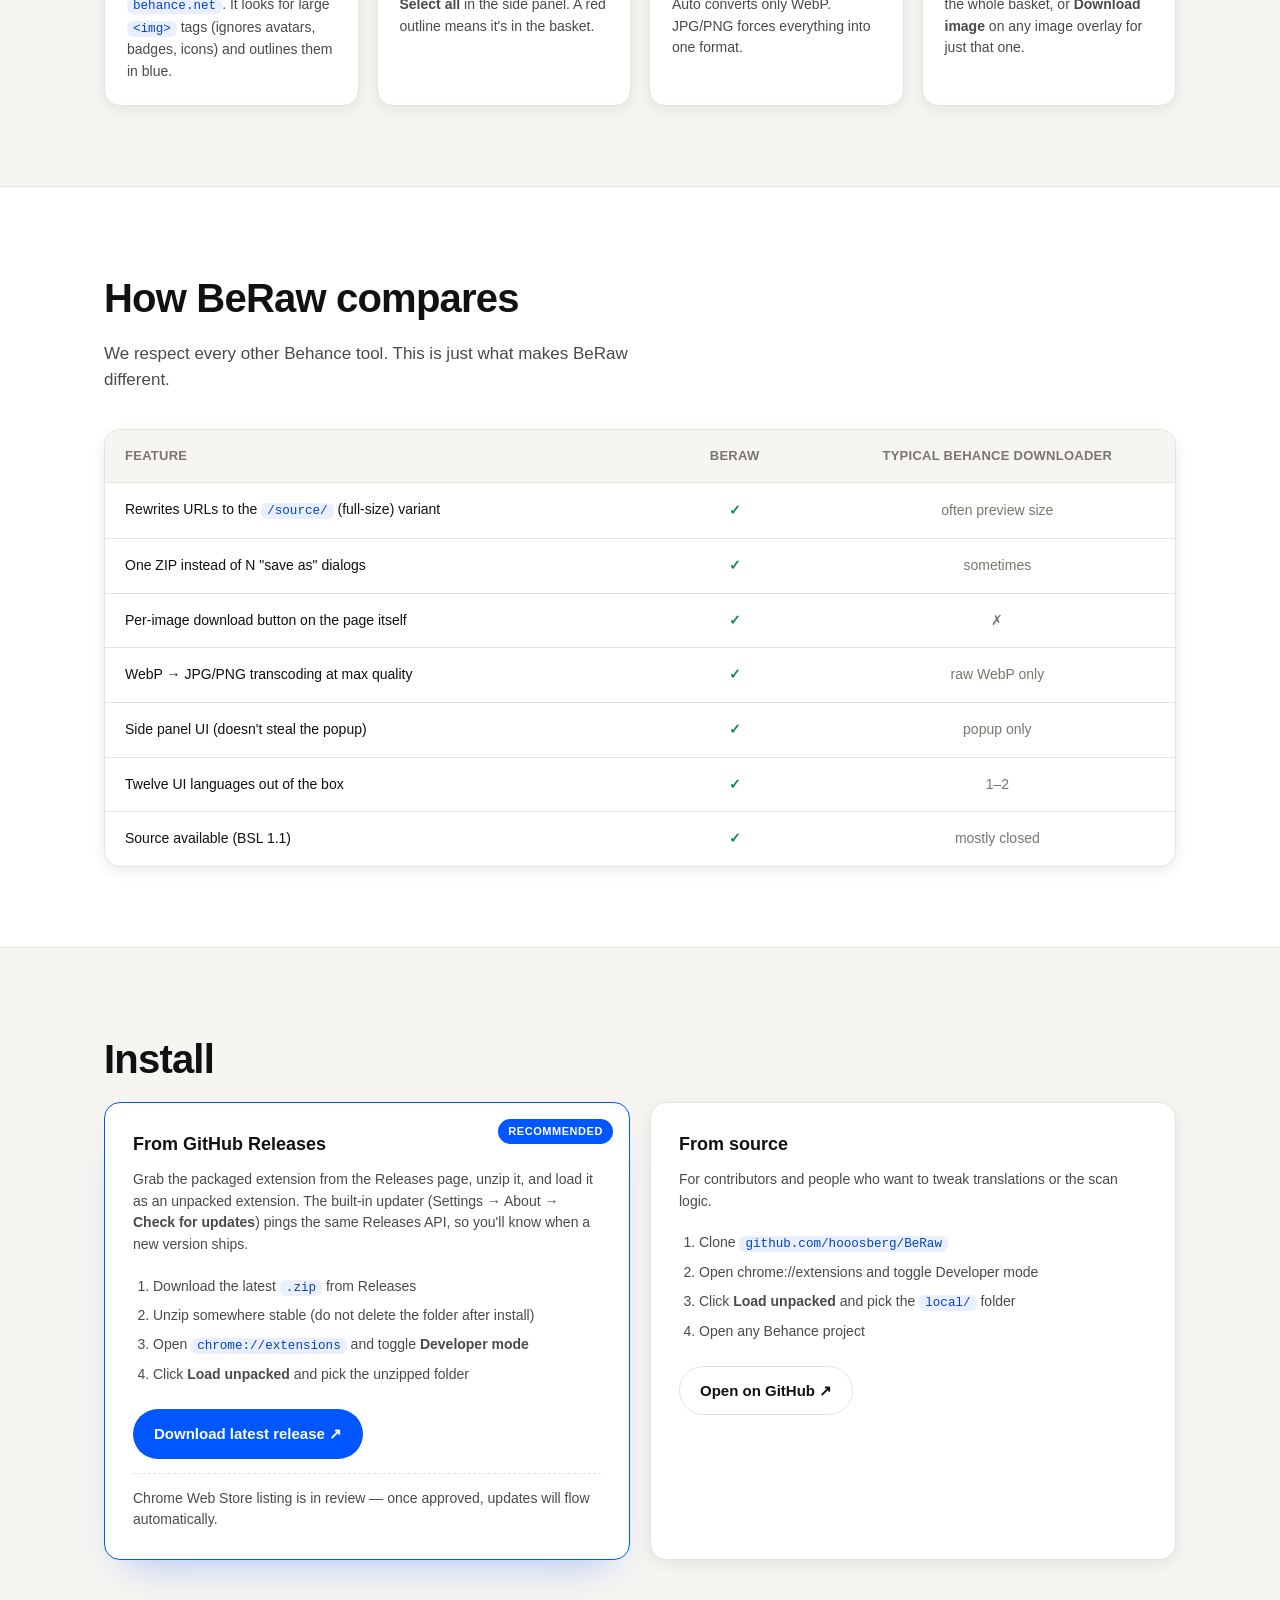
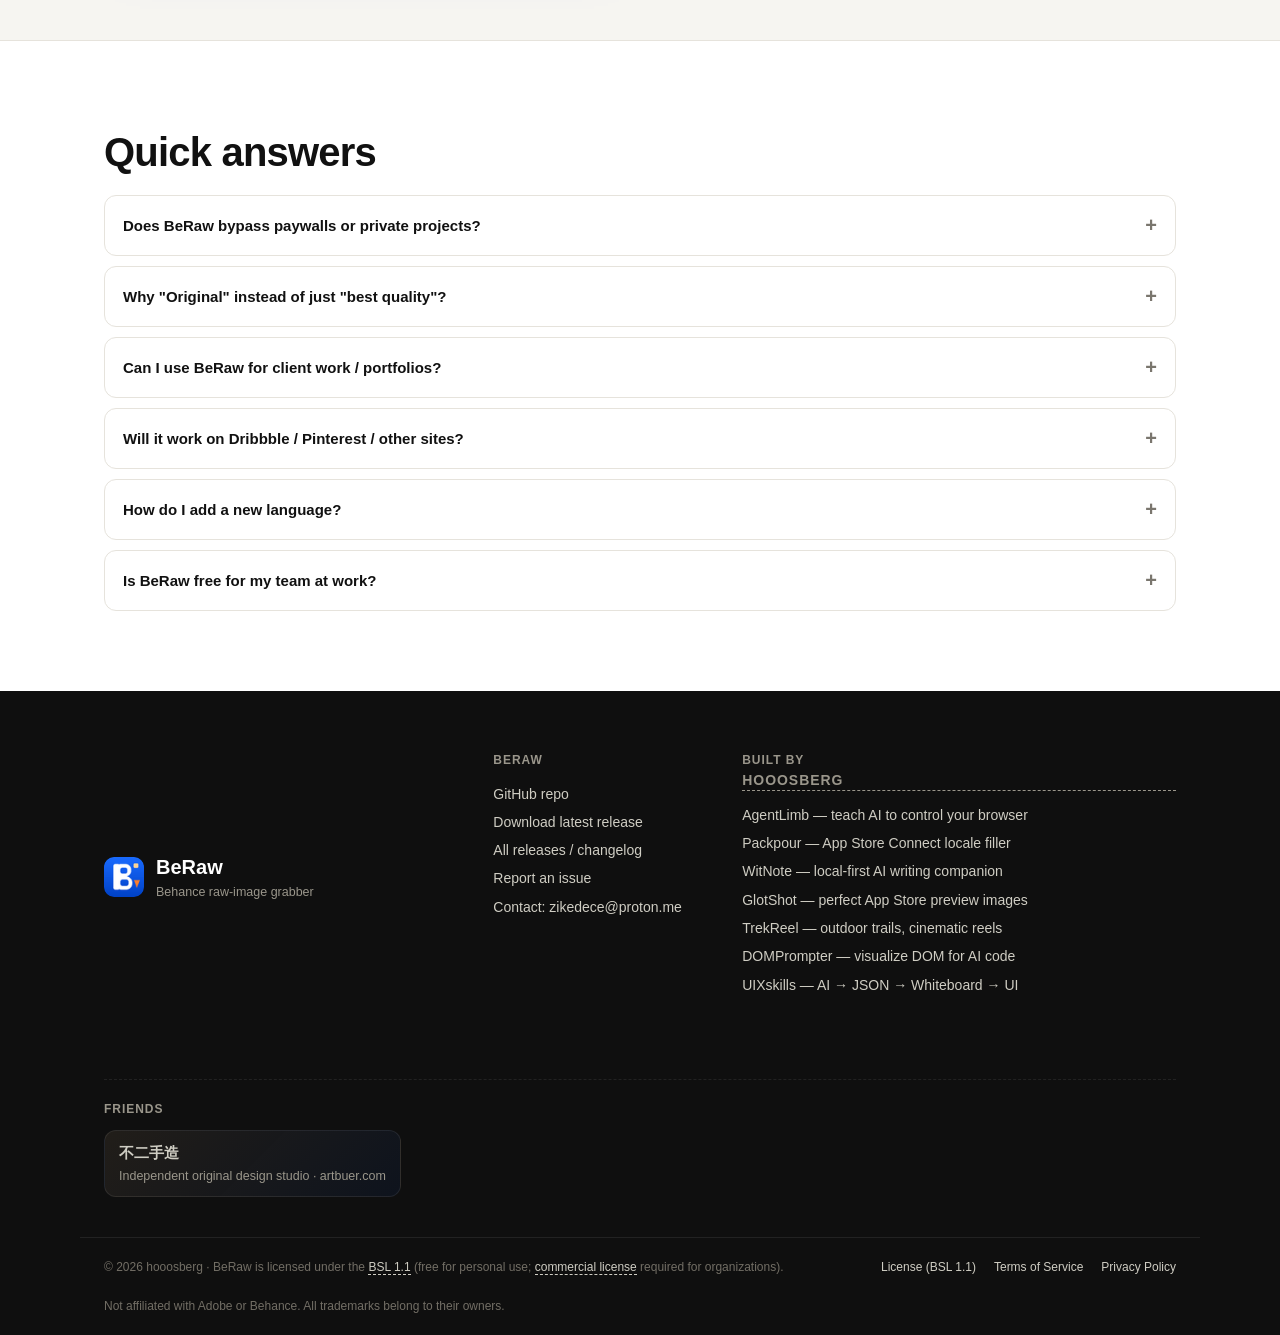
==== commit c5e6340e: "docs: add Packpour to sibling list in README and footer Extend the Built by hooosberg block (both RE" ====
--- a/site/index.html
+++ b/site/index.html
@@ -5,11 +5,20 @@
     <meta name="viewport" content="width=device-width, initial-scale=1">
     <title>BeRaw — Behance raw-image grabber</title>
     <meta name="description" content="BeRaw is a Chrome extension that pulls full-size raw images out of any Behance project. One-click per image, or batch everything into a ZIP. Twelve languages.">
+    <link rel="canonical" href="https://hooosberg.github.io/BeRaw/">
+    <meta property="og:site_name" content="BeRaw">
     <meta property="og:title" content="BeRaw — Behance raw-image grabber">
-    <meta property="og:description" content="Pull full-size raw images out of any Behance project. One click or batch ZIP.">
-    <meta property="og:image" content="./assets/promo.png">
+    <meta property="og:description" content="Pull raw, full-size images out of any Behance project — single file or batched ZIP. Chrome side panel, 12 UI languages, local-first.">
+    <meta property="og:image" content="https://hooosberg.github.io/BeRaw/assets/social-preview.jpg">
+    <meta property="og:image:width" content="1280">
+    <meta property="og:image:height" content="800">
+    <meta property="og:image:alt" content="BeRaw — Behance raw-image grabber Chrome extension">
+    <meta property="og:url" content="https://hooosberg.github.io/BeRaw/">
     <meta property="og:type" content="website">
     <meta name="twitter:card" content="summary_large_image">
+    <meta name="twitter:title" content="BeRaw — Behance raw-image grabber">
+    <meta name="twitter:description" content="Pull raw, full-size images out of any Behance project — single file or batched ZIP. Chrome side panel, 12 UI languages, local-first.">
+    <meta name="twitter:image" content="https://hooosberg.github.io/BeRaw/assets/social-preview.jpg">
     <link rel="icon" href="./assets/favicon.png" type="image/png">
     <link rel="stylesheet" href="./style.css">
   </head>
@@ -283,11 +292,12 @@
           <div class="foot__col">
             <h4 data-i18n-html="footer.colBuilt">Built by <a href="https://github.com/hooosberg" target="_blank" rel="noreferrer noopener">hooosberg</a></h4>
             <a href="https://github.com/hooosberg/AgentLimb" target="_blank" rel="noreferrer noopener" data-i18n="footer.proj1">AgentLimb — teach AI to control your browser</a>
-            <a href="https://github.com/hooosberg/WitNote" target="_blank" rel="noreferrer noopener" data-i18n="footer.proj2">WitNote — local-first AI writing companion</a>
-            <a href="https://github.com/hooosberg/GlotShot" target="_blank" rel="noreferrer noopener" data-i18n="footer.proj3">GlotShot — perfect App Store preview images</a>
-            <a href="https://github.com/hooosberg/TrekReel" target="_blank" rel="noreferrer noopener" data-i18n="footer.proj4">TrekReel — outdoor trails, cinematic reels</a>
-            <a href="https://github.com/hooosberg/DOMPrompter" target="_blank" rel="noreferrer noopener" data-i18n="footer.proj5">DOMPrompter — visualize DOM for AI code</a>
-            <a href="https://github.com/hooosberg/UIXskills" target="_blank" rel="noreferrer noopener" data-i18n="footer.proj6">UIXskills — AI → JSON → Whiteboard → UI</a>
+            <a href="https://github.com/hooosberg/Packpour" target="_blank" rel="noreferrer noopener" data-i18n="footer.proj2">Packpour — App Store Connect locale filler</a>
+            <a href="https://github.com/hooosberg/WitNote" target="_blank" rel="noreferrer noopener" data-i18n="footer.proj3">WitNote — local-first AI writing companion</a>
+            <a href="https://github.com/hooosberg/GlotShot" target="_blank" rel="noreferrer noopener" data-i18n="footer.proj4">GlotShot — perfect App Store preview images</a>
+            <a href="https://github.com/hooosberg/TrekReel" target="_blank" rel="noreferrer noopener" data-i18n="footer.proj5">TrekReel — outdoor trails, cinematic reels</a>
+            <a href="https://github.com/hooosberg/DOMPrompter" target="_blank" rel="noreferrer noopener" data-i18n="footer.proj6">DOMPrompter — visualize DOM for AI code</a>
+            <a href="https://github.com/hooosberg/UIXskills" target="_blank" rel="noreferrer noopener" data-i18n="footer.proj7">UIXskills — AI → JSON → Whiteboard → UI</a>
           </div>
         </div>
 
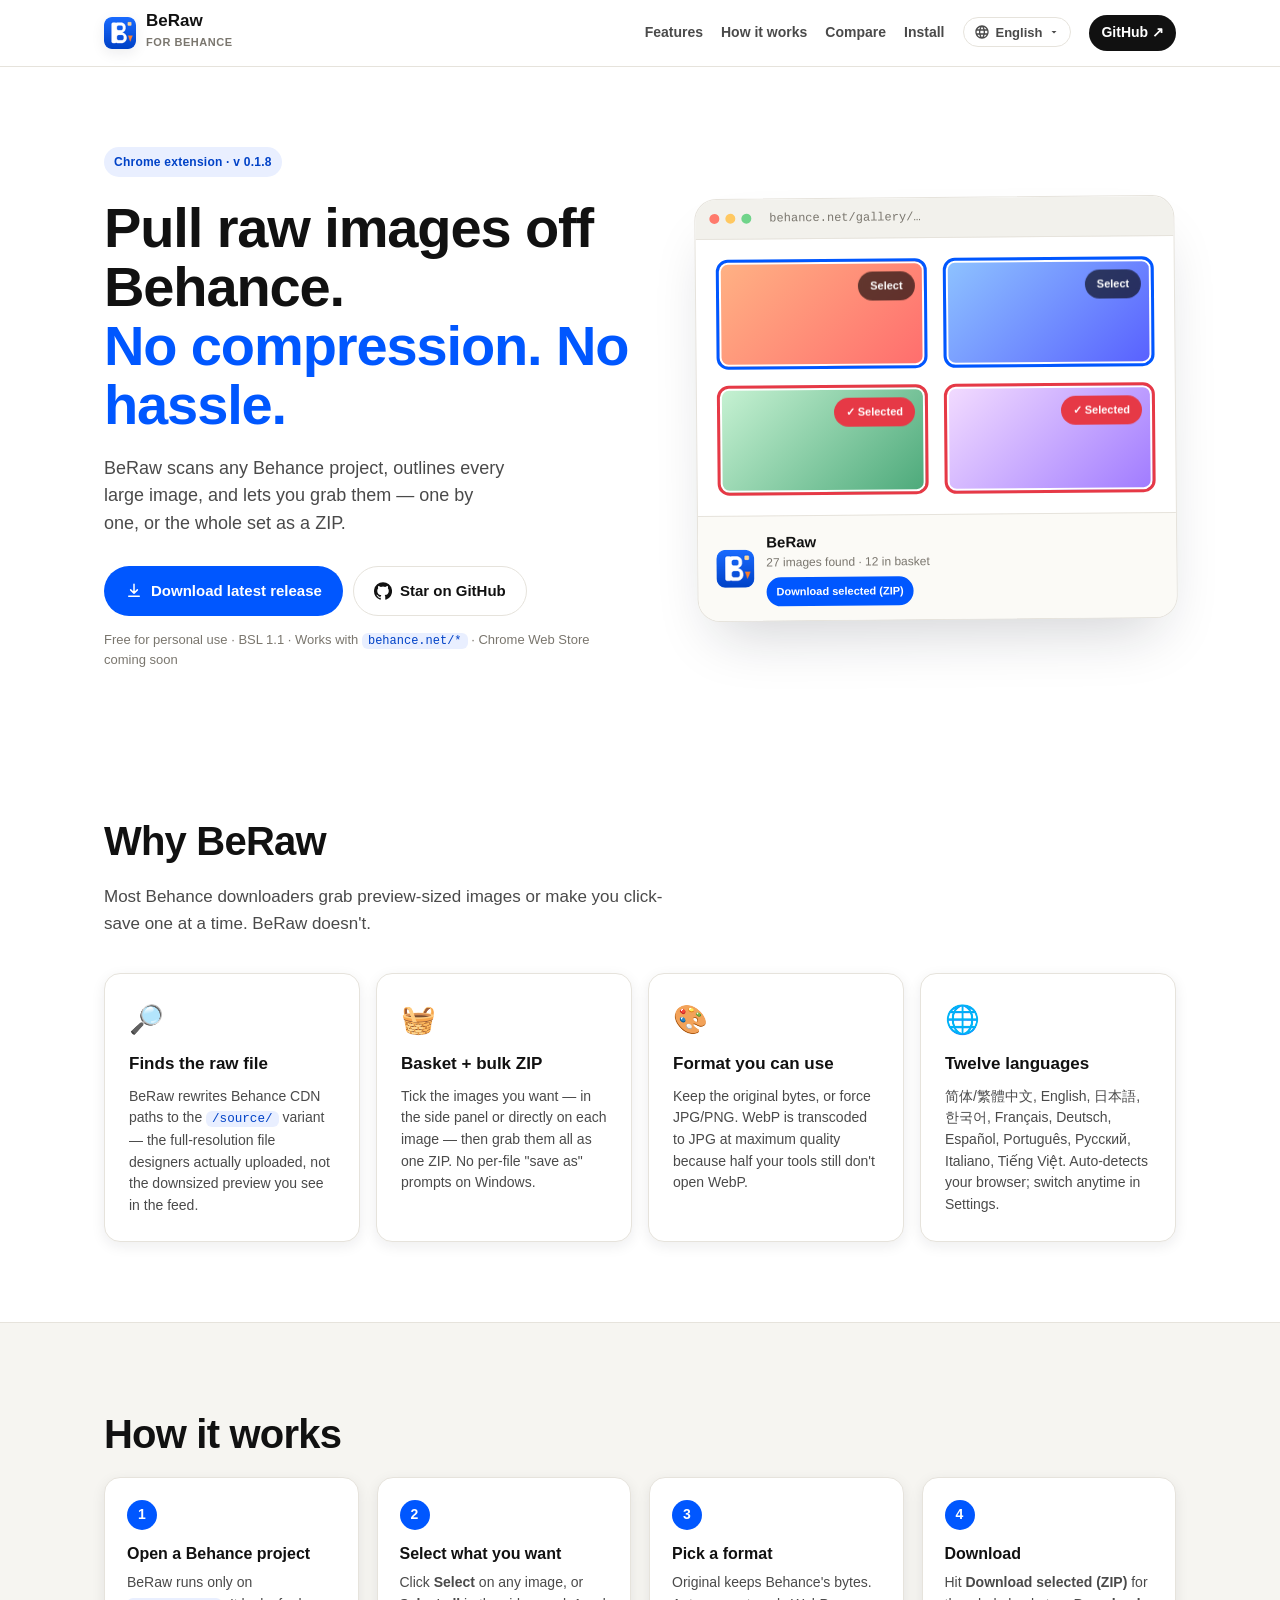
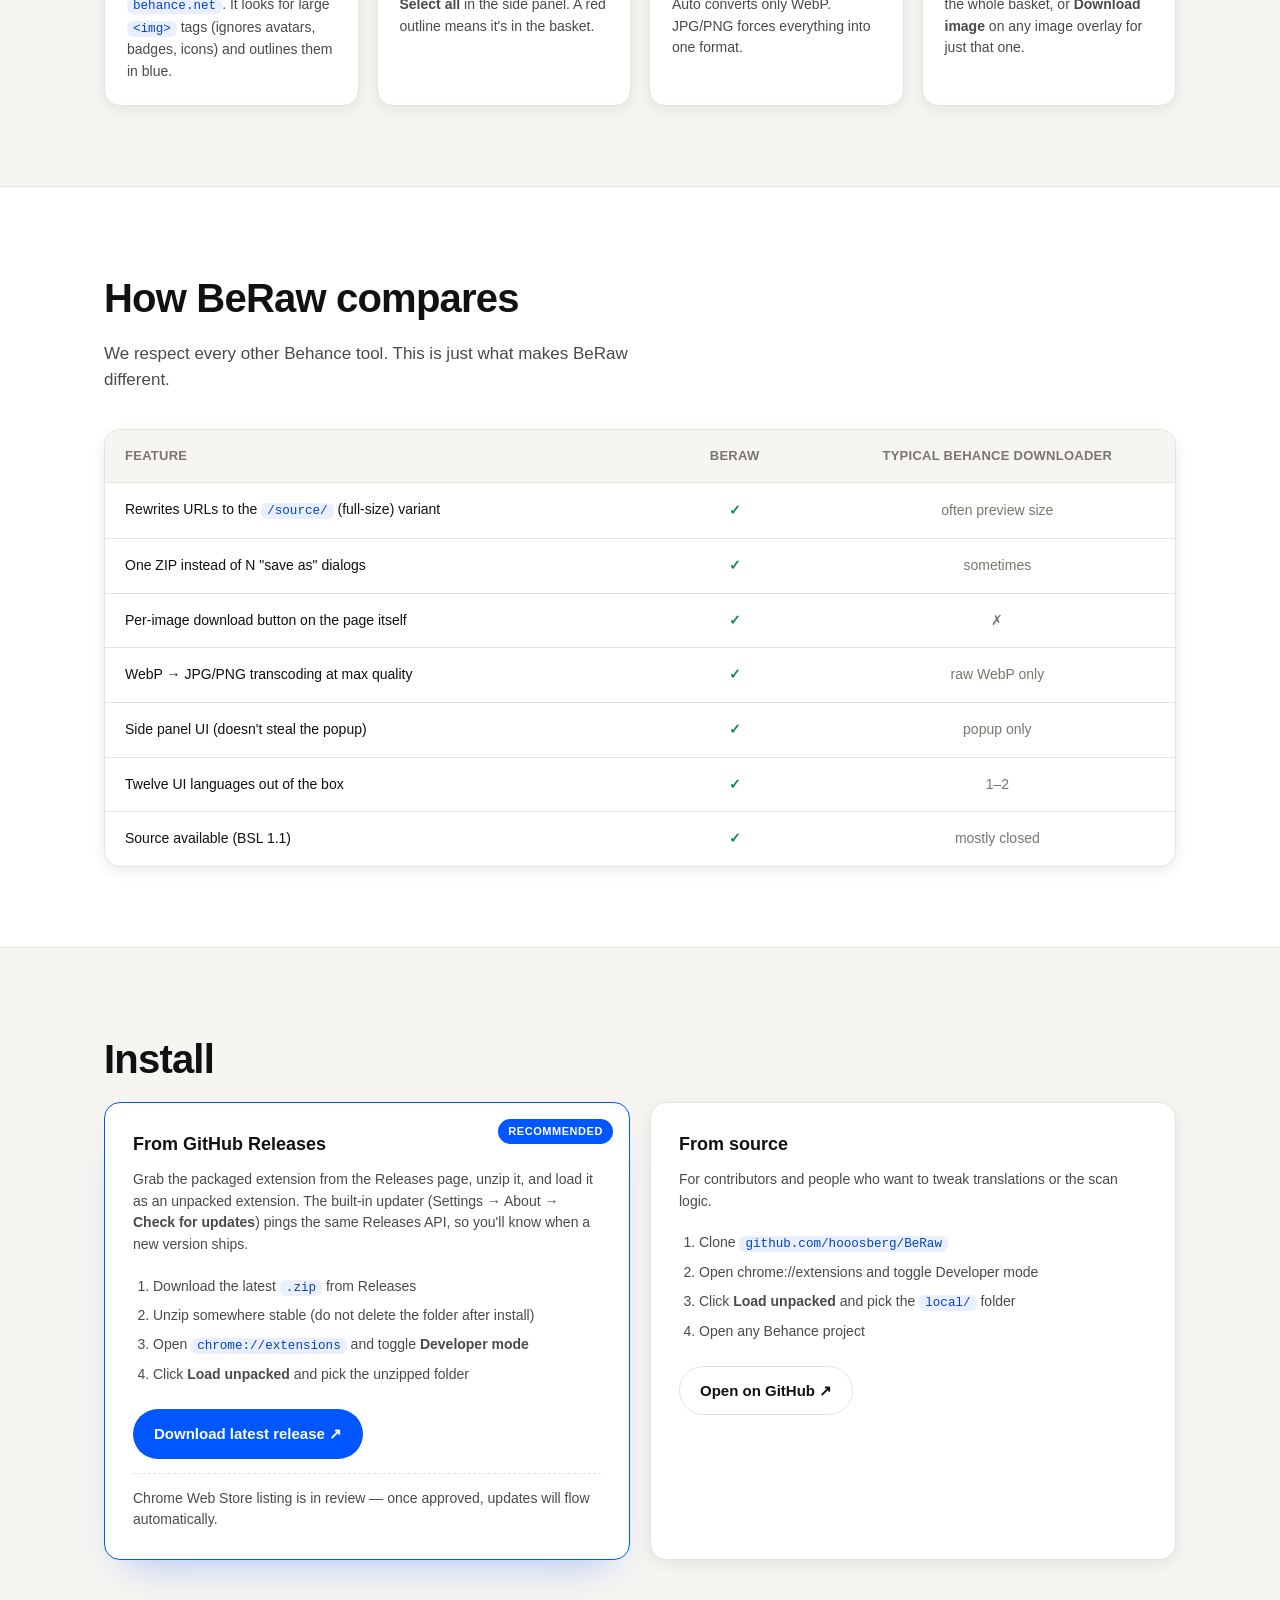
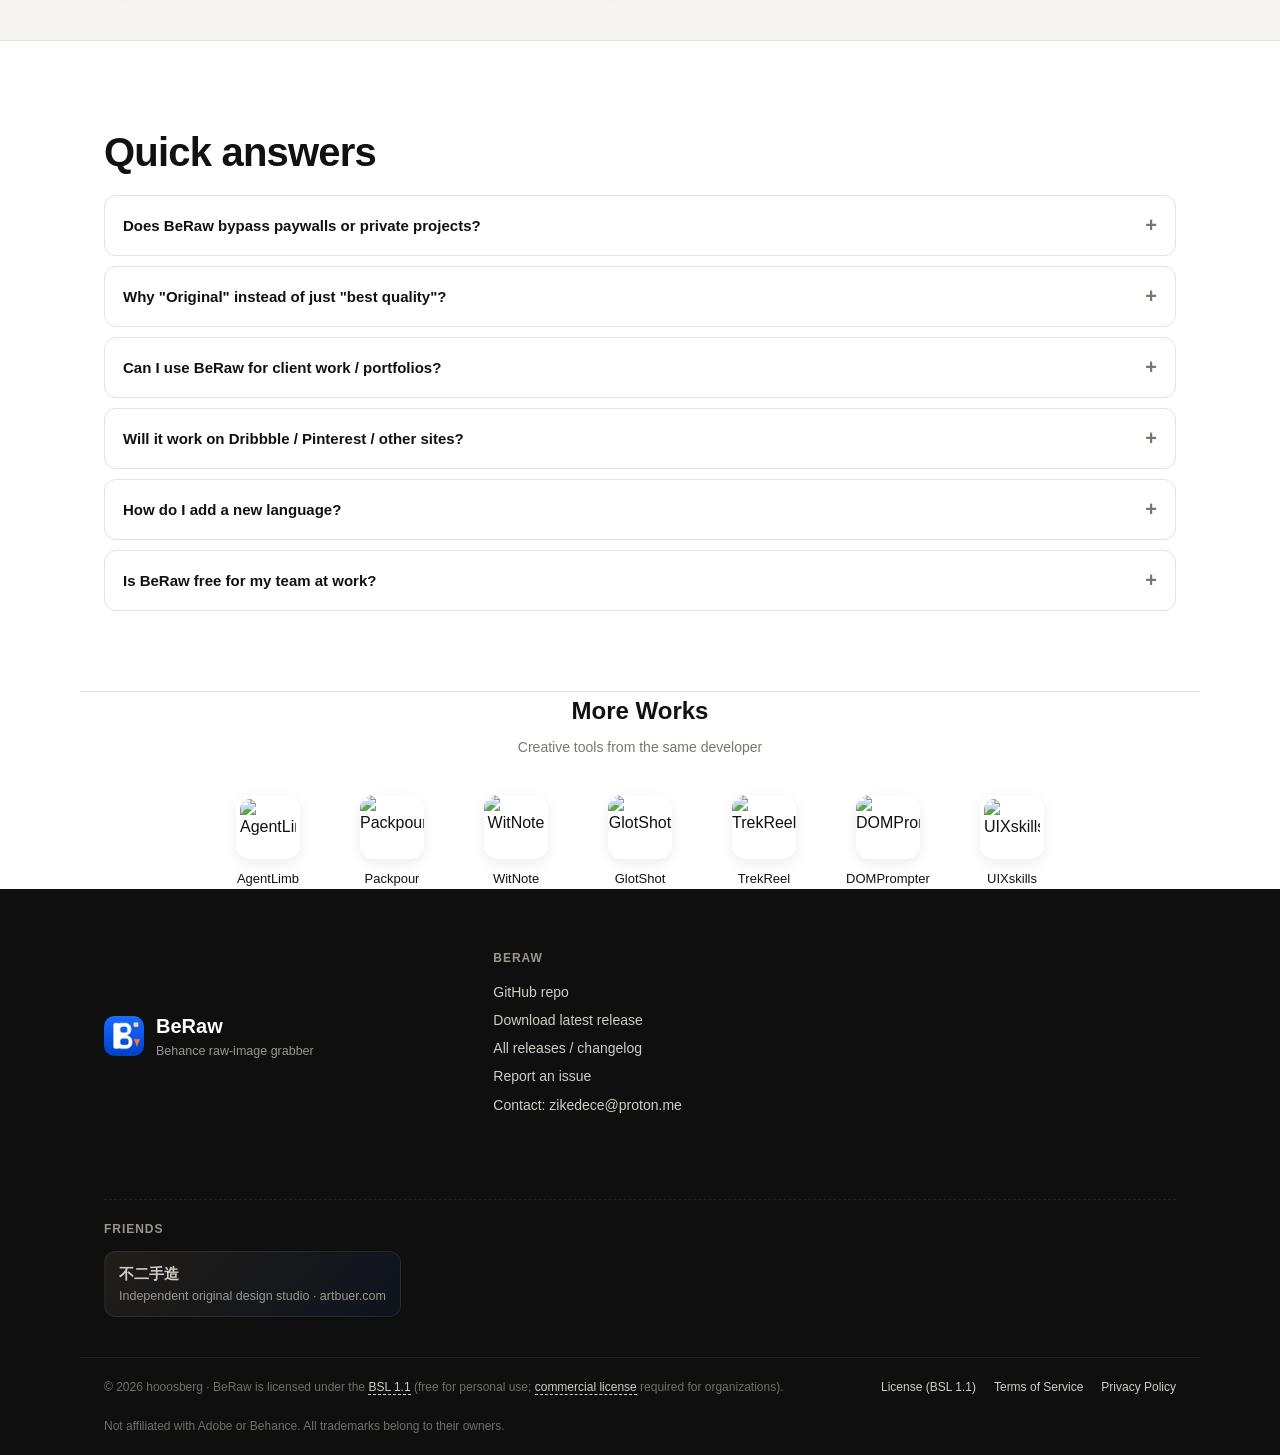
==== commit bd13ce67: "feat(site): add icon-based More Works section before footer Insert a 7-card sibling grid between the" ====
--- a/site/index.html
+++ b/site/index.html
@@ -268,6 +268,40 @@
           </div>
         </div>
       </section>
+      <section class="more-works container">
+        <h3 class="more-works-title">More Works</h3>
+        <p class="more-works-sub">Creative tools from the same developer</p>
+        <div class="more-works-grid">
+          <a href="https://agentlimb.com" target="_blank" rel="noopener" class="more-works-card">
+            <img src="https://agentlimb.com/icons/icon.svg" alt="AgentLimb" loading="lazy">
+            <span>AgentLimb</span>
+          </a>
+          <a href="https://hooosberg.github.io/Packpour/" target="_blank" rel="noopener" class="more-works-card">
+            <img src="https://hooosberg.github.io/Packpour/assets/icon-128.png" alt="Packpour" loading="lazy">
+            <span>Packpour</span>
+          </a>
+          <a href="https://hooosberg.github.io/WitNote/" target="_blank" rel="noopener" class="more-works-card">
+            <img src="https://hooosberg.github.io/WitNote/assets/icon.png" alt="WitNote" loading="lazy">
+            <span>WitNote</span>
+          </a>
+          <a href="https://hooosberg.github.io/GlotShot/" target="_blank" rel="noopener" class="more-works-card">
+            <img src="https://hooosberg.github.io/GlotShot/public/icon/icon-128.png" alt="GlotShot" loading="lazy">
+            <span>GlotShot</span>
+          </a>
+          <a href="https://hooosberg.github.io/TrekReel/" target="_blank" rel="noopener" class="more-works-card">
+            <img src="https://hooosberg.github.io/TrekReel/Apple/icon-128.png" alt="TrekReel" loading="lazy">
+            <span>TrekReel</span>
+          </a>
+          <a href="https://hooosberg.github.io/DOMPrompter/" target="_blank" rel="noopener" class="more-works-card">
+            <img src="https://hooosberg.github.io/DOMPrompter/pages/img/icon-128.png" alt="DOMPrompter" loading="lazy">
+            <span>DOMPrompter</span>
+          </a>
+          <a href="https://uixskills.com" target="_blank" rel="noopener" class="more-works-card">
+            <img src="https://uixskills.com/icons/icon.png" alt="UIXskills" loading="lazy">
+            <span>UIXskills</span>
+          </a>
+        </div>
+      </section>
     </main>
 
     <footer class="foot">
@@ -288,16 +322,6 @@
             <a href="https://github.com/hooosberg/BeRaw/releases" target="_blank" rel="noreferrer noopener" data-i18n="footer.linkChangelog">All releases / changelog</a>
             <a href="https://github.com/hooosberg/BeRaw/issues" target="_blank" rel="noreferrer noopener" data-i18n="footer.linkIssue">Report an issue</a>
             <a href="mailto:zikedece@proton.me" data-i18n="footer.linkContact">Contact: zikedece@proton.me</a>
-          </div>
-          <div class="foot__col">
-            <h4 data-i18n-html="footer.colBuilt">Built by <a href="https://github.com/hooosberg" target="_blank" rel="noreferrer noopener">hooosberg</a></h4>
-            <a href="https://github.com/hooosberg/AgentLimb" target="_blank" rel="noreferrer noopener" data-i18n="footer.proj1">AgentLimb — teach AI to control your browser</a>
-            <a href="https://github.com/hooosberg/Packpour" target="_blank" rel="noreferrer noopener" data-i18n="footer.proj2">Packpour — App Store Connect locale filler</a>
-            <a href="https://github.com/hooosberg/WitNote" target="_blank" rel="noreferrer noopener" data-i18n="footer.proj3">WitNote — local-first AI writing companion</a>
-            <a href="https://github.com/hooosberg/GlotShot" target="_blank" rel="noreferrer noopener" data-i18n="footer.proj4">GlotShot — perfect App Store preview images</a>
-            <a href="https://github.com/hooosberg/TrekReel" target="_blank" rel="noreferrer noopener" data-i18n="footer.proj5">TrekReel — outdoor trails, cinematic reels</a>
-            <a href="https://github.com/hooosberg/DOMPrompter" target="_blank" rel="noreferrer noopener" data-i18n="footer.proj6">DOMPrompter — visualize DOM for AI code</a>
-            <a href="https://github.com/hooosberg/UIXskills" target="_blank" rel="noreferrer noopener" data-i18n="footer.proj7">UIXskills — AI → JSON → Whiteboard → UI</a>
           </div>
         </div>
 
--- a/site/style.css
+++ b/site/style.css
@@ -1,3 +1,66 @@
+.more-works {
+  text-align: center;
+  padding: 72px 20px 32px;
+  border-top: 1px solid var(--line);
+  margin-top: 48px;
+}
+
+.more-works-title {
+  font-size: 24px;
+  font-weight: 700;
+  color: var(--ink);
+  margin: 0 0 8px;
+}
+
+.more-works-sub {
+  font-size: 14px;
+  color: var(--muted);
+  margin: 0 0 36px;
+}
+
+.more-works-grid {
+  display: flex;
+  flex-wrap: wrap;
+  justify-content: center;
+  gap: 28px;
+  max-width: 880px;
+  margin: 0 auto;
+}
+
+.more-works-card {
+  display: flex;
+  flex-direction: column;
+  align-items: center;
+  gap: 10px;
+  width: 96px;
+  text-decoration: none;
+  color: var(--ink);
+  transition: transform 0.2s;
+}
+
+.more-works-card:hover {
+  transform: translateY(-3px);
+}
+
+.more-works-card img {
+  width: 64px;
+  height: 64px;
+  border-radius: 14px;
+  object-fit: contain;
+  background: #fff;
+  box-shadow: var(--shadow-sm);
+}
+
+.more-works-card[href*="uixskills"] img,
+.more-works-card[href*="agentlimb"] img {
+  padding: 4px;
+}
+
+.more-works-card span {
+  font-size: 13px;
+  font-weight: 500;
+}
+
 :root {
   --bg: #ffffff;
   --bg-soft: #f6f5f1;
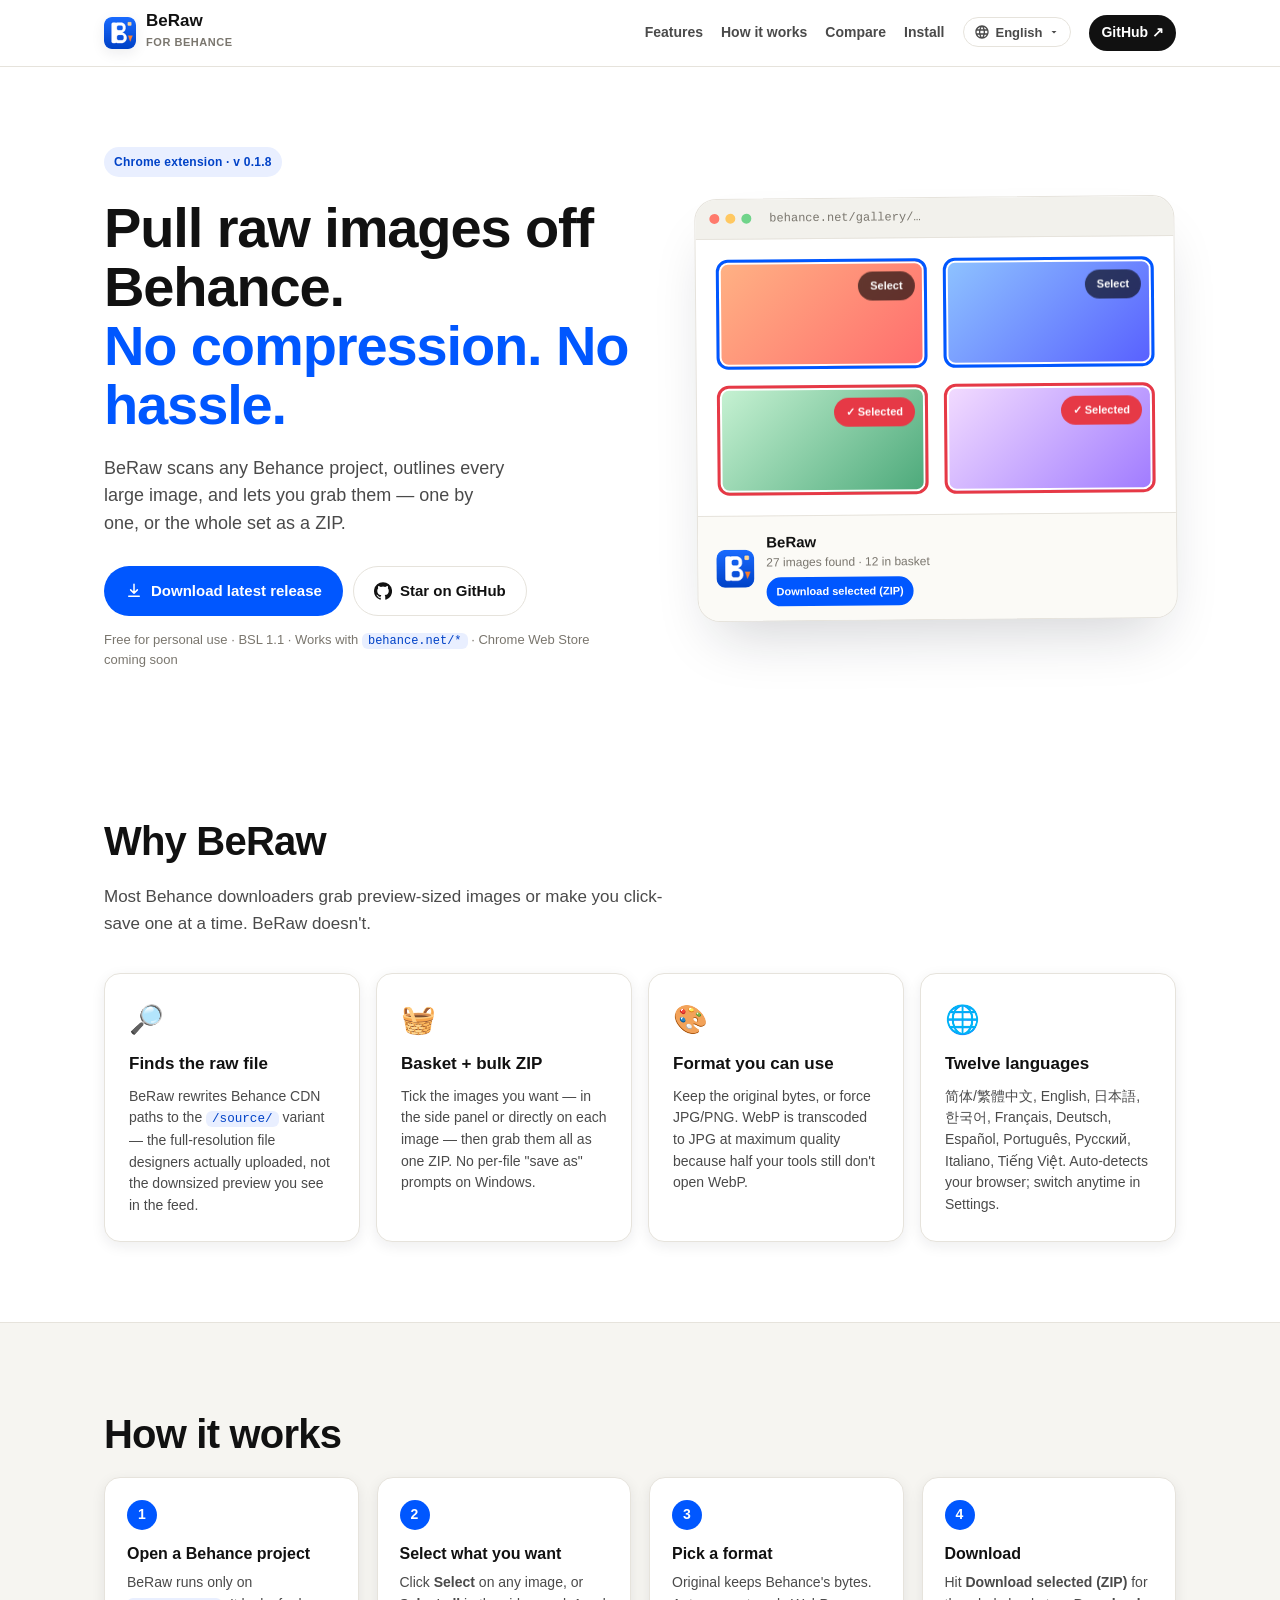
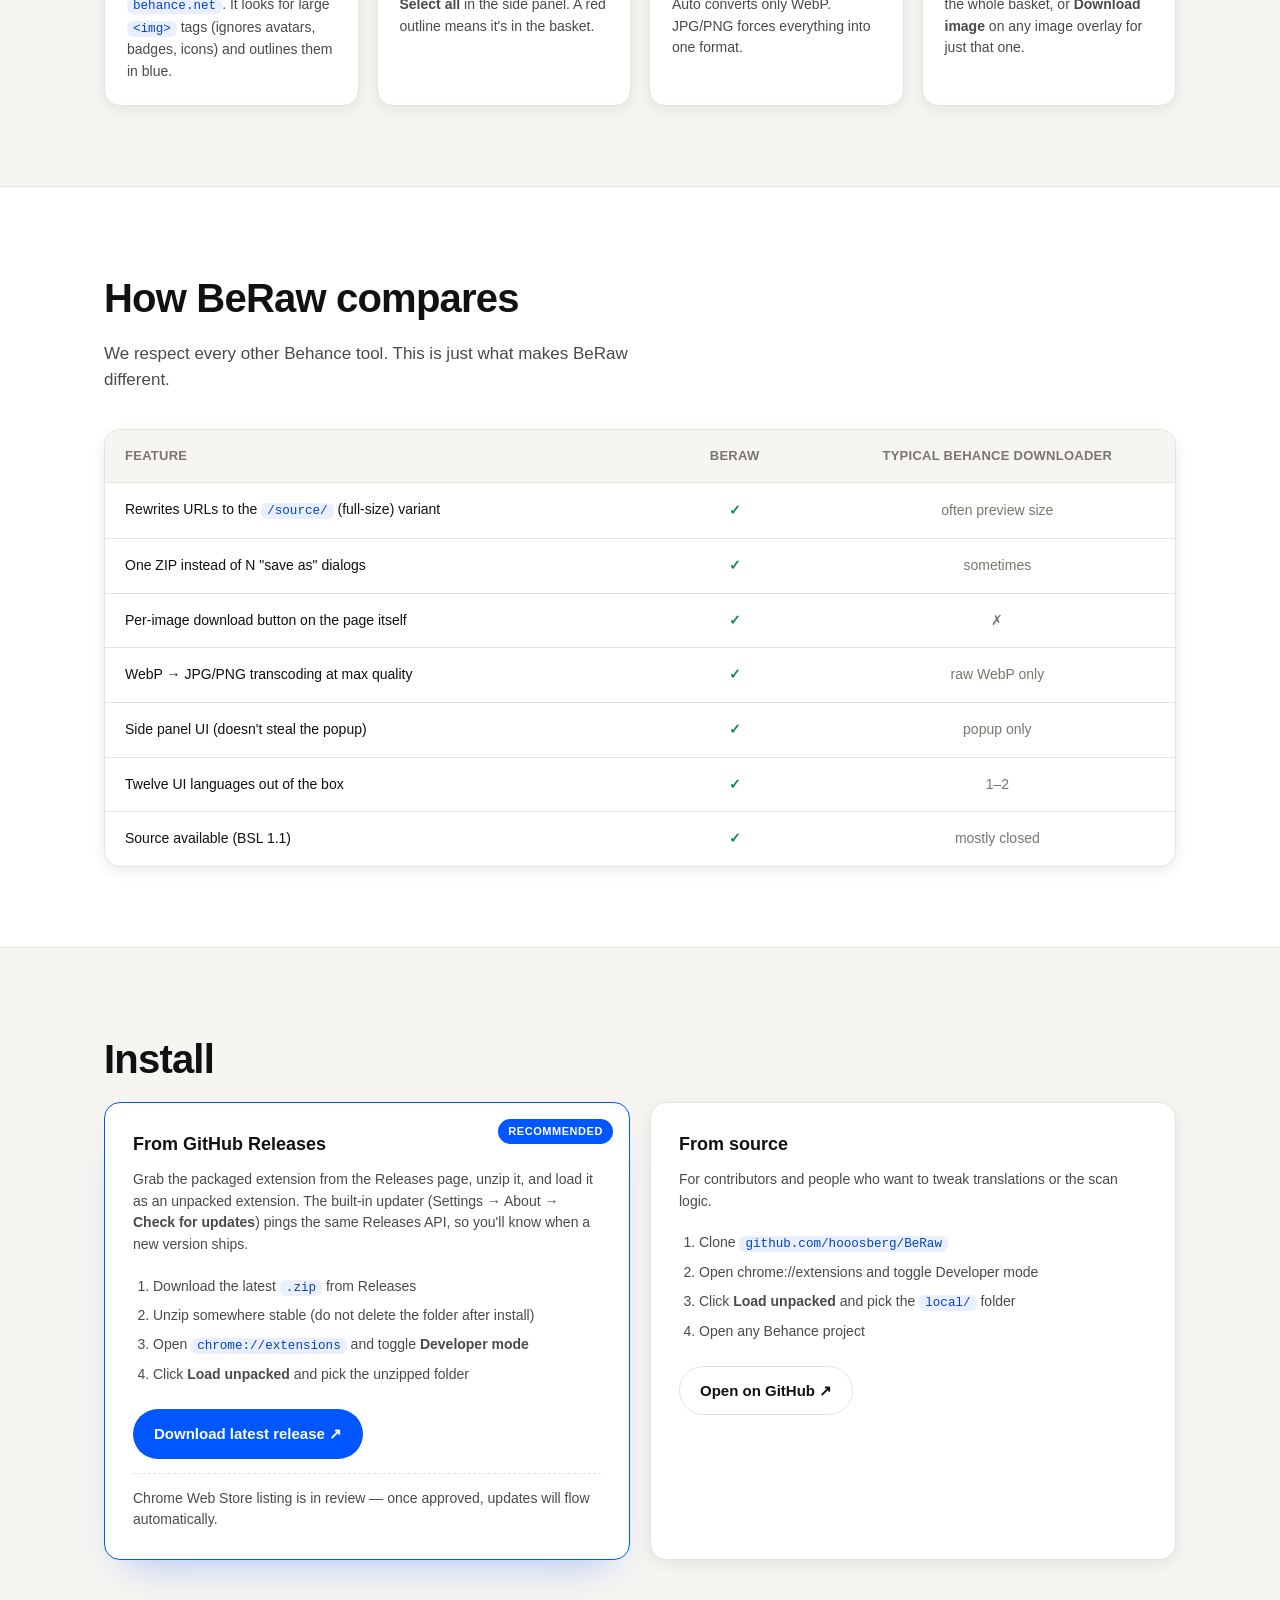
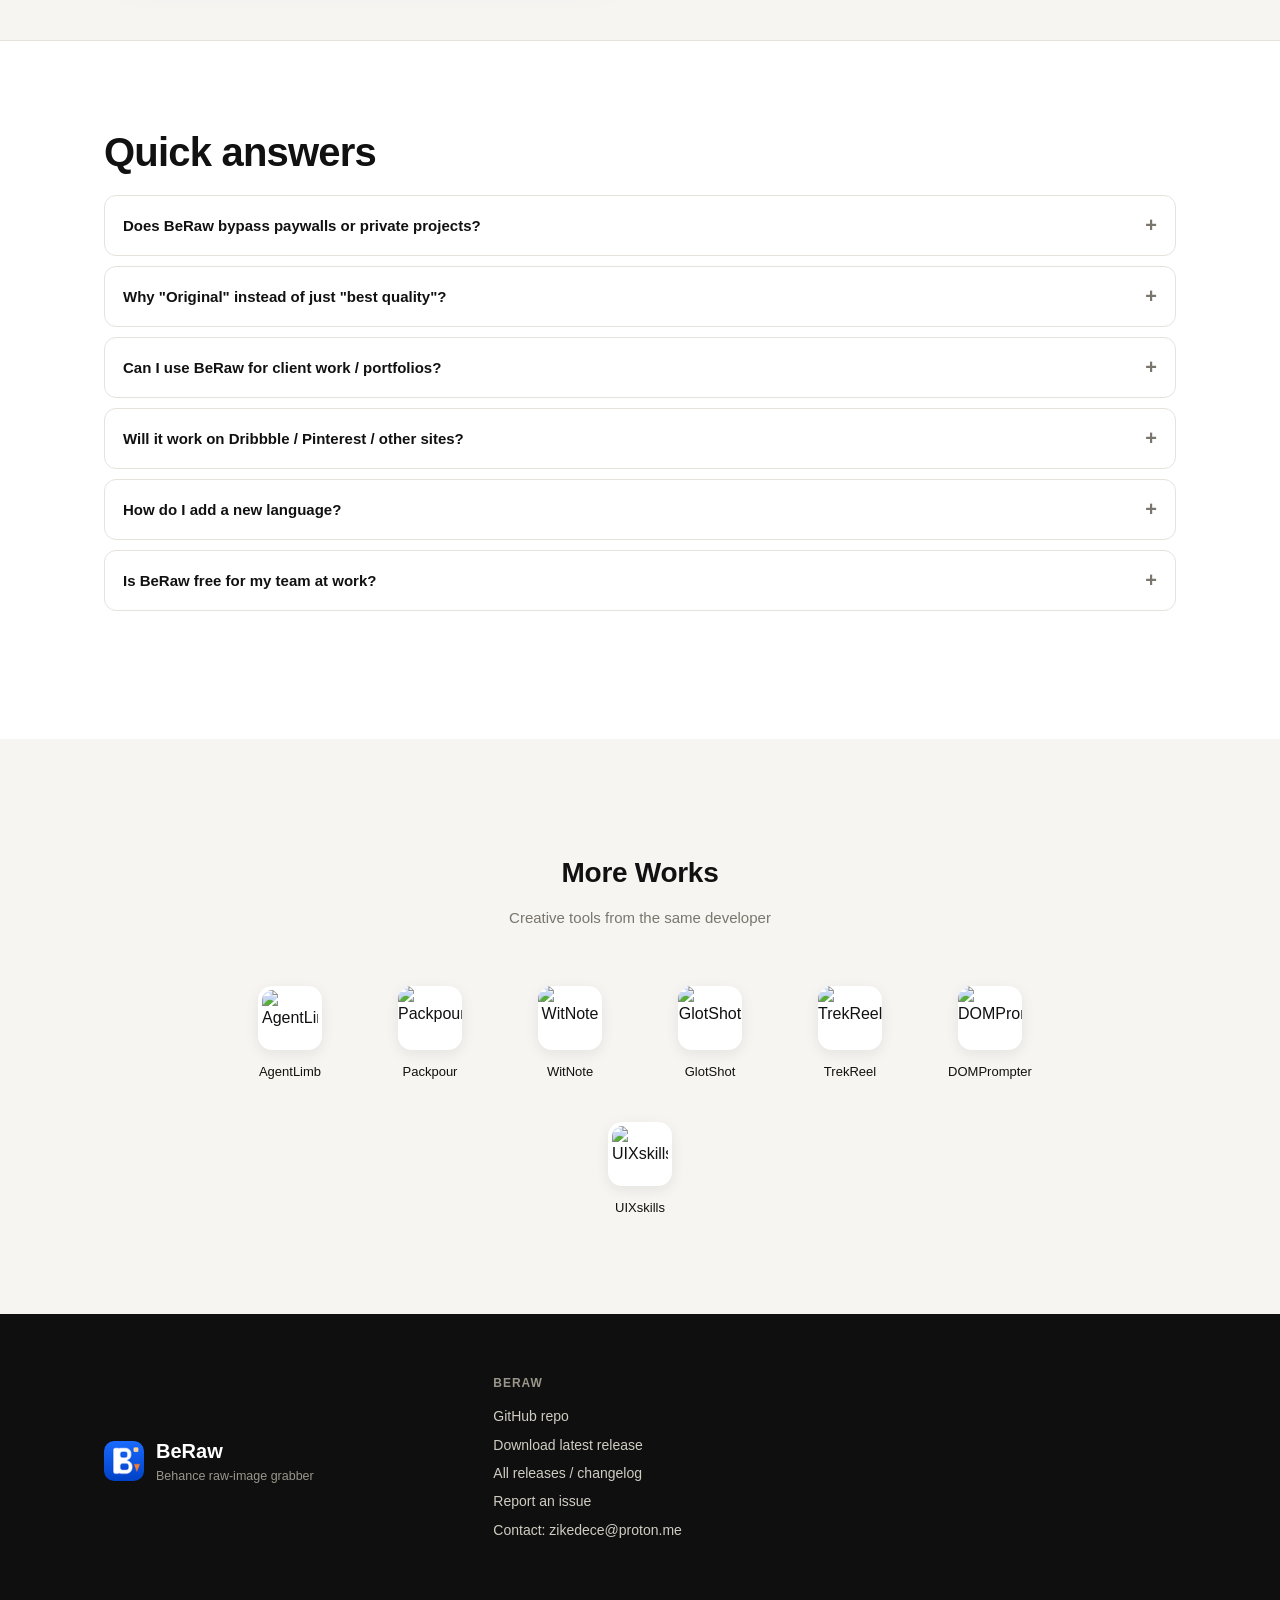
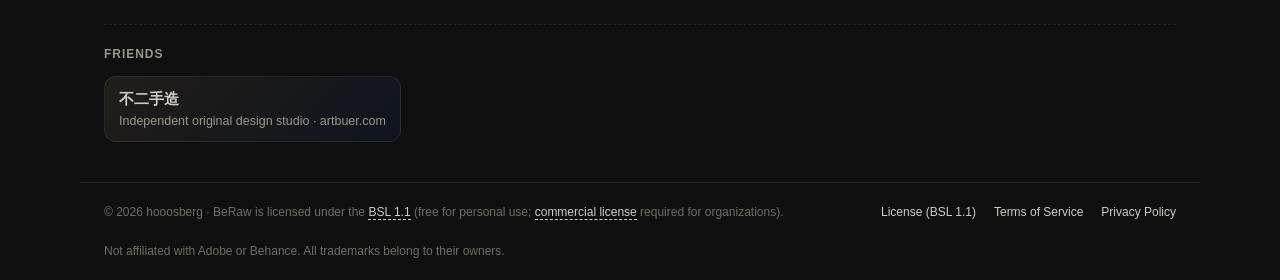
==== commit 19711e0e: "fix(site): correct UIXskills icon URL and widen More Works spacing The uixskills.com/icons/icon.png " ====
--- a/site/index.html
+++ b/site/index.html
@@ -268,7 +268,7 @@
           </div>
         </div>
       </section>
-      <section class="more-works container">
+      <section class="more-works">
         <h3 class="more-works-title">More Works</h3>
         <p class="more-works-sub">Creative tools from the same developer</p>
         <div class="more-works-grid">
@@ -297,7 +297,7 @@
             <span>DOMPrompter</span>
           </a>
           <a href="https://uixskills.com" target="_blank" rel="noopener" class="more-works-card">
-            <img src="https://uixskills.com/icons/icon.png" alt="UIXskills" loading="lazy">
+            <img src="https://uixskills.com/icons/uixskillicon.png" alt="UIXskills" loading="lazy">
             <span>UIXskills</span>
           </a>
         </div>
--- a/site/style.css
+++ b/site/style.css
@@ -1,29 +1,30 @@
 .more-works {
   text-align: center;
-  padding: 72px 20px 32px;
-  border-top: 1px solid var(--line);
+  padding: 112px 20px 96px;
   margin-top: 48px;
+  background: var(--bg-soft);
 }
 
 .more-works-title {
-  font-size: 24px;
+  font-size: 28px;
   font-weight: 700;
   color: var(--ink);
-  margin: 0 0 8px;
+  margin: 0 0 12px;
+  letter-spacing: -0.01em;
 }
 
 .more-works-sub {
-  font-size: 14px;
-  color: var(--muted);
-  margin: 0 0 36px;
+  font-size: 15px;
+  color: var(--muted);
+  margin: 0 0 56px;
 }
 
 .more-works-grid {
   display: flex;
   flex-wrap: wrap;
   justify-content: center;
-  gap: 28px;
-  max-width: 880px;
+  gap: 40px 36px;
+  max-width: 920px;
   margin: 0 auto;
 }
 
@@ -31,8 +32,8 @@
   display: flex;
   flex-direction: column;
   align-items: center;
-  gap: 10px;
-  width: 96px;
+  gap: 12px;
+  width: 104px;
   text-decoration: none;
   color: var(--ink);
   transition: transform 0.2s;
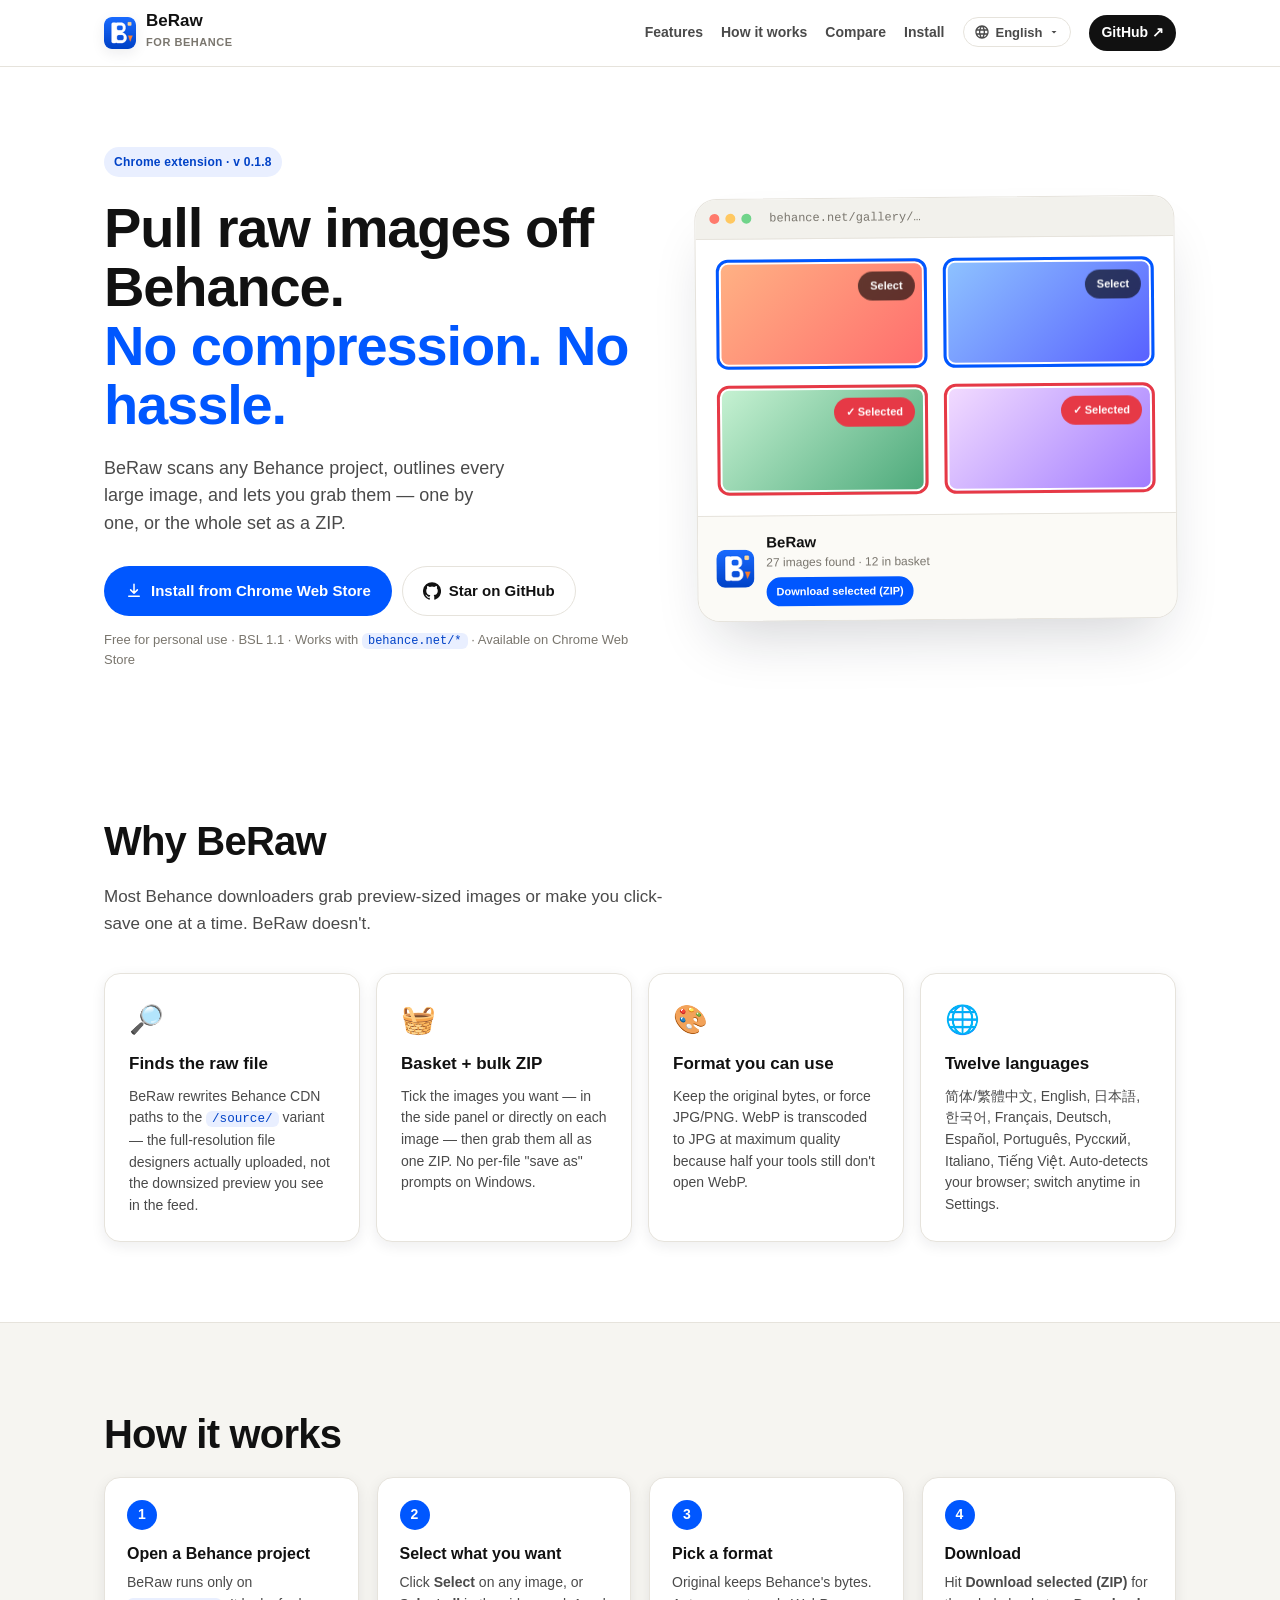
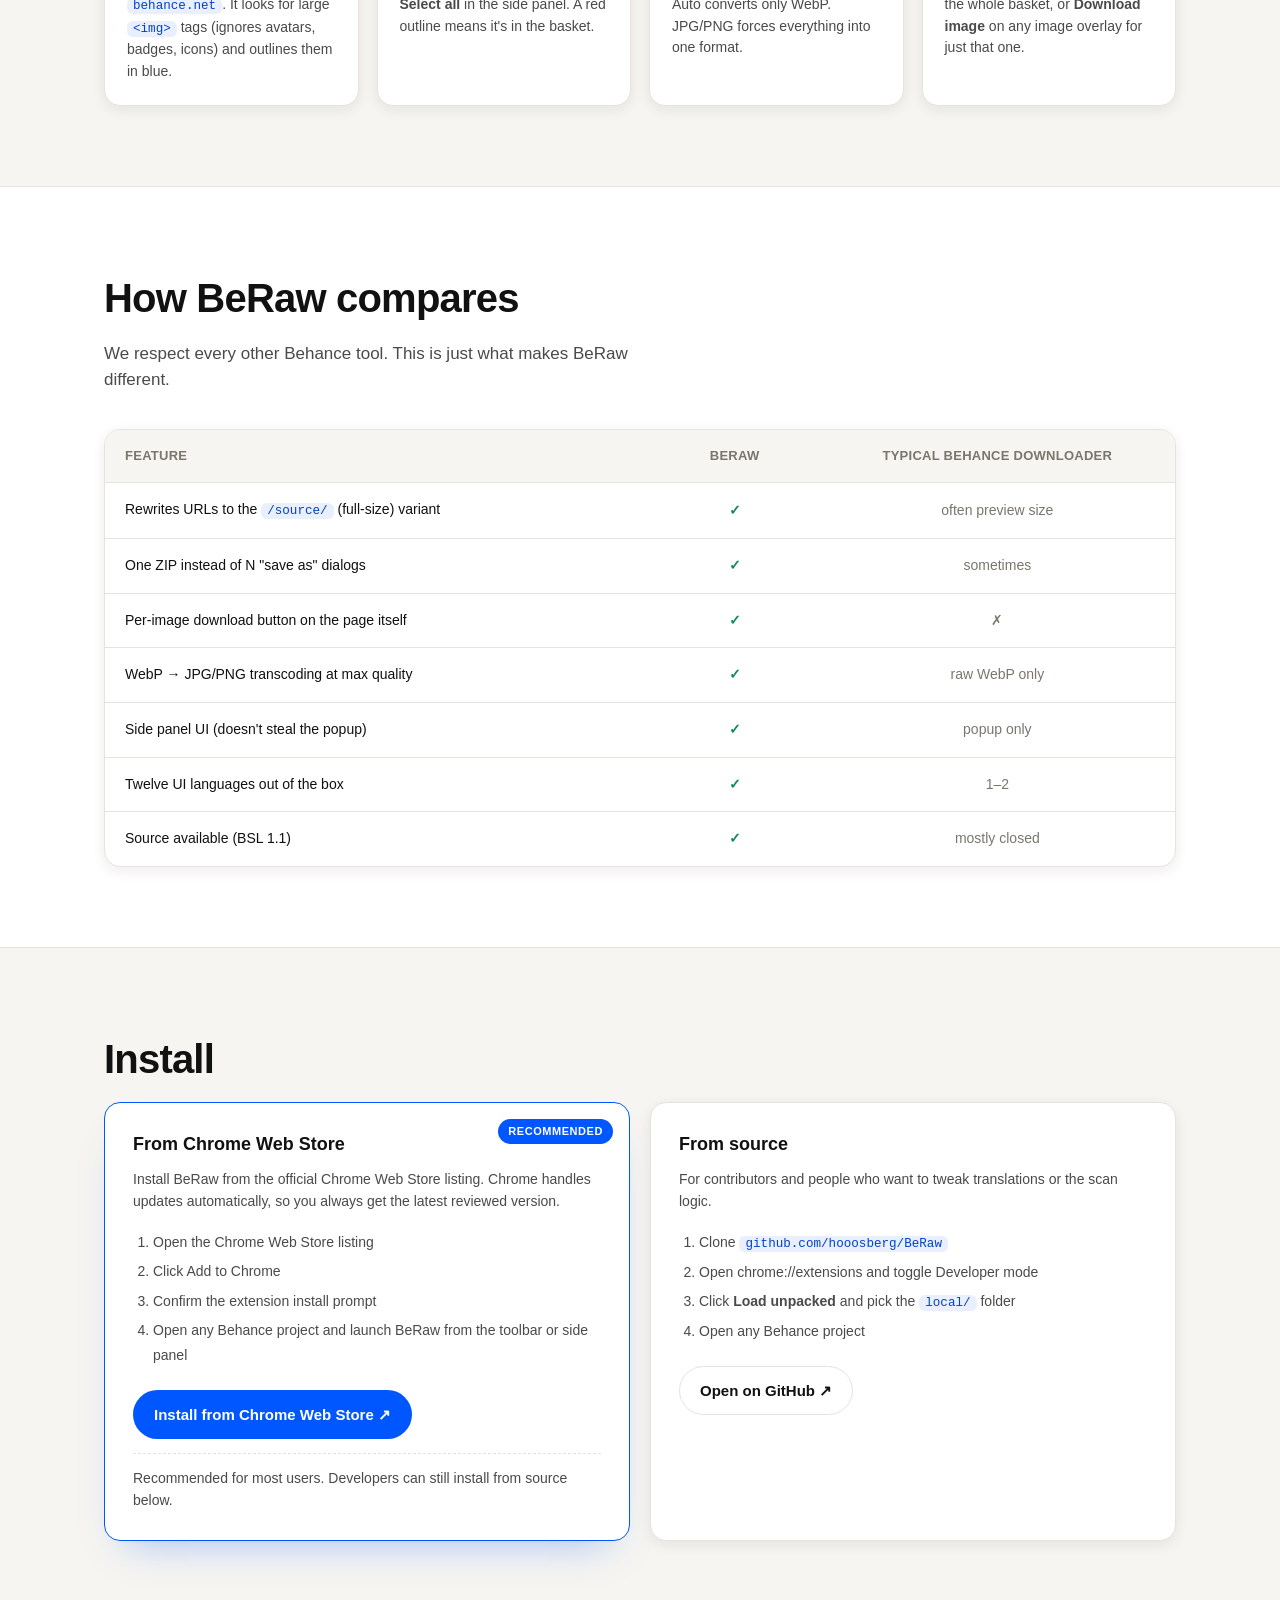
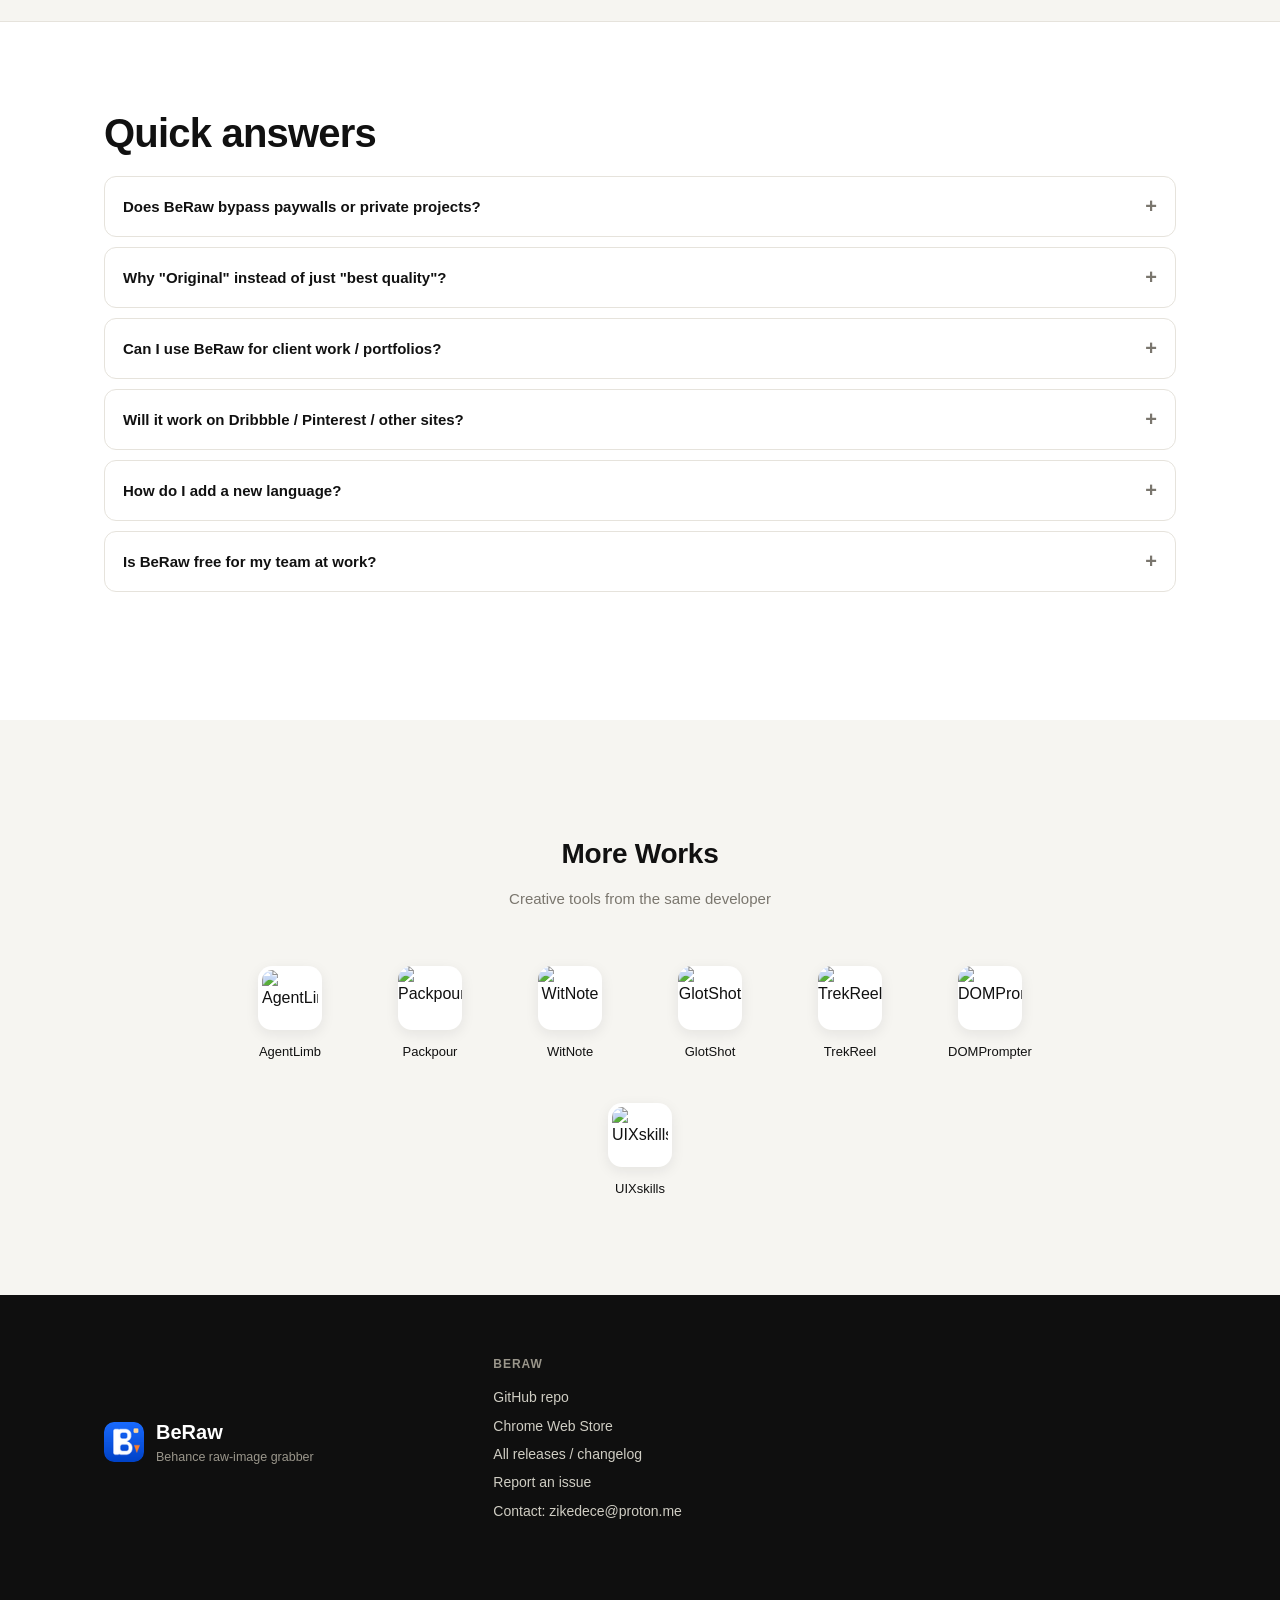
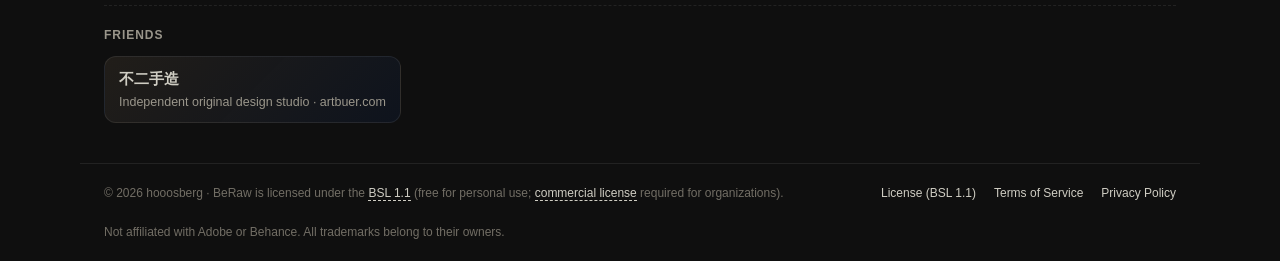
==== commit 00058556: "Update Chrome Web Store install links" ====
--- a/site/index.html
+++ b/site/index.html
@@ -61,16 +61,16 @@
             </h1>
             <p class="hero__lede" data-i18n="hero.lede">BeRaw scans any Behance project, outlines every large image, and lets you grab them — one by one, or the whole set as a ZIP.</p>
             <div class="hero__ctas">
-              <a class="btn btn--primary" href="https://github.com/hooosberg/BeRaw/releases/latest" target="_blank" rel="noreferrer noopener">
+              <a class="btn btn--primary" href="https://chromewebstore.google.com/detail/beraw-%E2%80%94-behance-raw-image/ghhedamclfpgcnpfclmefepnacnkngio?authuser=0&hl=en" target="_blank" rel="noreferrer noopener">
                 <svg width="18" height="18" viewBox="0 0 24 24" fill="currentColor" aria-hidden="true"><path d="M12 3v12m0 0 4.5-4.5M12 15l-4.5-4.5M5 19h14" stroke="currentColor" stroke-width="2" stroke-linecap="round" stroke-linejoin="round" fill="none"/></svg>
-                <span data-i18n="hero.ctaDownload">Download latest release</span>
+                <span data-i18n="hero.ctaDownload">Install from Chrome Web Store</span>
               </a>
               <a class="btn btn--ghost" href="https://github.com/hooosberg/BeRaw" target="_blank" rel="noreferrer noopener">
                 <svg width="18" height="18" viewBox="0 0 24 24" fill="currentColor" aria-hidden="true"><path d="M12 .3a12 12 0 0 0-3.8 23.38c.6.12.82-.26.82-.58v-2.03c-3.34.73-4.04-1.61-4.04-1.61-.55-1.39-1.34-1.76-1.34-1.76-1.09-.74.08-.72.08-.72 1.21.08 1.85 1.24 1.85 1.24 1.07 1.84 2.81 1.31 3.5 1 .1-.78.42-1.31.76-1.61-2.66-.3-5.47-1.33-5.47-5.93 0-1.31.47-2.38 1.24-3.22-.12-.3-.54-1.52.12-3.17 0 0 1-.32 3.3 1.23a11.4 11.4 0 0 1 6 0c2.3-1.55 3.3-1.23 3.3-1.23.66 1.65.24 2.87.12 3.17.77.84 1.24 1.91 1.24 3.22 0 4.61-2.81 5.62-5.48 5.92.43.37.81 1.1.81 2.22v3.29c0 .32.21.7.82.58A12 12 0 0 0 12 .3z"/></svg>
                 <span data-i18n="hero.ctaStar">Star on GitHub</span>
               </a>
             </div>
-            <p class="hero__footnote" data-i18n-html="hero.footnote">Free for personal use · BSL 1.1 · Works with <code>behance.net/*</code> · Chrome Web Store coming soon</p>
+            <p class="hero__footnote" data-i18n-html="hero.footnote">Free for personal use · BSL 1.1 · Works with <code>behance.net/*</code> · Available on Chrome Web Store</p>
           </div>
           <div class="hero__visual">
             <div class="mock">
@@ -211,16 +211,16 @@
           <div class="install">
             <div class="install__card install__card--featured">
               <div class="install__badge" data-i18n="install.badge">Recommended</div>
-              <h3 data-i18n="install.card1Title">From GitHub Releases</h3>
-              <p data-i18n-html="install.card1Body">Grab the packaged extension from the Releases page, unzip it, and load it as an unpacked extension. The built-in updater (Settings → About → <b>Check for updates</b>) pings the same Releases API, so you'll know when a new version ships.</p>
+              <h3 data-i18n="install.card1Title">From Chrome Web Store</h3>
+              <p data-i18n-html="install.card1Body">Install BeRaw from the official Chrome Web Store listing. Chrome handles updates automatically, so you always get the latest reviewed version.</p>
               <ol>
-                <li data-i18n-html="install.card1Step1">Download the latest <code>.zip</code> from Releases</li>
-                <li data-i18n="install.card1Step2">Unzip somewhere stable (do not delete the folder after install)</li>
-                <li data-i18n-html="install.card1Step3">Open <code>chrome://extensions</code> and toggle <b>Developer mode</b></li>
-                <li data-i18n-html="install.card1Step4">Click <b>Load unpacked</b> and pick the unzipped folder</li>
+                <li data-i18n-html="install.card1Step1">Open the Chrome Web Store listing</li>
+                <li data-i18n="install.card1Step2">Click Add to Chrome</li>
+                <li data-i18n-html="install.card1Step3">Confirm the extension install prompt</li>
+                <li data-i18n-html="install.card1Step4">Open any Behance project and launch BeRaw from the toolbar or side panel</li>
               </ol>
-              <a class="btn btn--primary" href="https://github.com/hooosberg/BeRaw/releases/latest" target="_blank" rel="noreferrer noopener" data-i18n="install.card1Cta">Download latest release ↗</a>
-              <p class="install__note" data-i18n="install.card1Note">Chrome Web Store listing is in review — once approved, updates will flow automatically.</p>
+              <a class="btn btn--primary" href="https://chromewebstore.google.com/detail/beraw-%E2%80%94-behance-raw-image/ghhedamclfpgcnpfclmefepnacnkngio?authuser=0&hl=en" target="_blank" rel="noreferrer noopener" data-i18n="install.card1Cta">Install from Chrome Web Store ↗</a>
+              <p class="install__note" data-i18n="install.card1Note">Recommended for most users. Developers can still install from source below.</p>
             </div>
             <div class="install__card">
               <h3 data-i18n="install.card2Title">From source</h3>
@@ -318,7 +318,7 @@
           <div class="foot__col">
             <h4 data-i18n="footer.colProduct">BeRaw</h4>
             <a href="https://github.com/hooosberg/BeRaw" target="_blank" rel="noreferrer noopener" data-i18n="footer.linkRepo">GitHub repo</a>
-            <a href="https://github.com/hooosberg/BeRaw/releases/latest" target="_blank" rel="noreferrer noopener" data-i18n="footer.linkRelease">Download latest release</a>
+            <a href="https://chromewebstore.google.com/detail/beraw-%E2%80%94-behance-raw-image/ghhedamclfpgcnpfclmefepnacnkngio?authuser=0&hl=en" target="_blank" rel="noreferrer noopener" data-i18n="footer.linkRelease">Chrome Web Store</a>
             <a href="https://github.com/hooosberg/BeRaw/releases" target="_blank" rel="noreferrer noopener" data-i18n="footer.linkChangelog">All releases / changelog</a>
             <a href="https://github.com/hooosberg/BeRaw/issues" target="_blank" rel="noreferrer noopener" data-i18n="footer.linkIssue">Report an issue</a>
             <a href="mailto:zikedece@proton.me" data-i18n="footer.linkContact">Contact: zikedece@proton.me</a>
